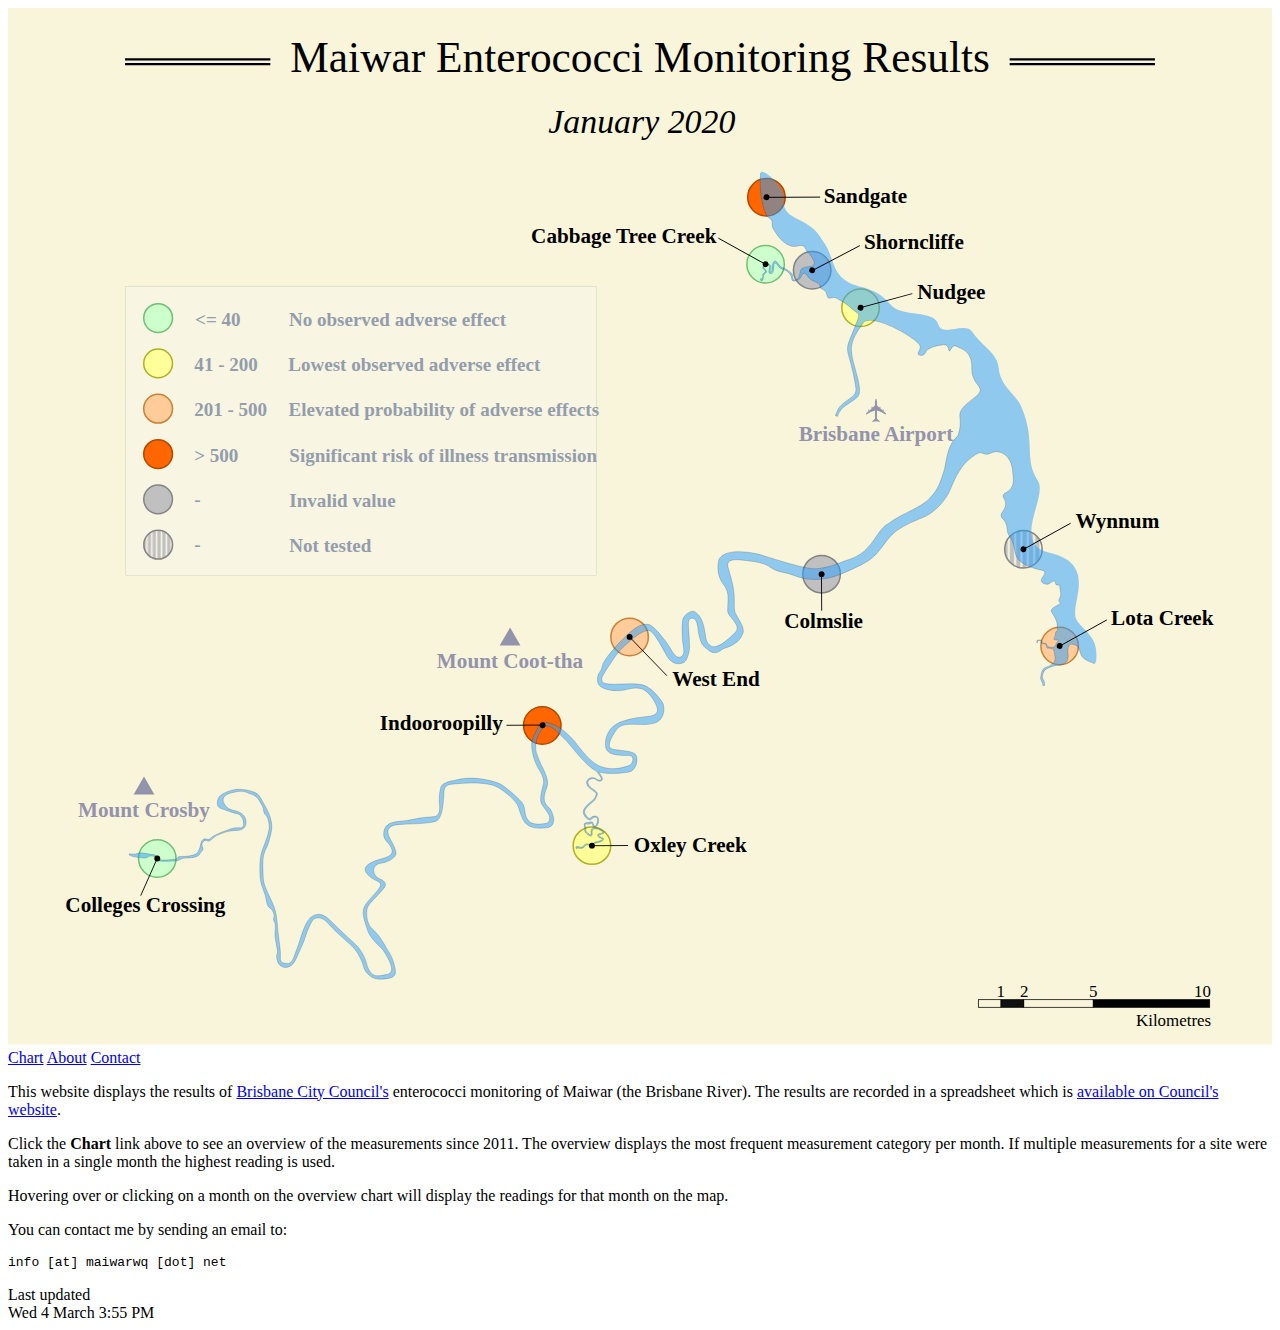
==== site/index.html @ 18cdc5a8 "Update contact info content" ====
<!DOCTYPE html>
<html lang=en>
  <head>
    <meta charset="UTF-8">
    <meta name="viewport" content="width=device-width">
    <link href="/css/style.css" rel="stylesheet">
  </head>

  <body>
    <div id="content">
      <svg version="1.1" viewBox="0 0 842.9 691.22" xmlns="http://www.w3.org/2000/svg" xmlns:xlink="http://www.w3.org/1999/xlink">
        <defs>
        <pattern id="b" xlink:href="#d" patternTransform="matrix(.14244 0 0 .48822 139.49 130.51)"/>
        <pattern id="d" width="29.687487" height="138.54168" patternTransform="matrix(.26458 0 0 .26458 139.18 143.21)" patternUnits="userSpaceOnUse">
        <rect width="9.8958" height="138.54" fill="#c0c0c0" fill-rule="evenodd" style="paint-order:markers fill stroke"/>
        <rect x="19.792" width="9.8958" height="138.54" fill="#c0c0c0" fill-rule="evenodd" style="paint-order:markers fill stroke"/>
        </pattern>
        <pattern id="a" xlink:href="#c" patternTransform="matrix(.10924 0 0 .37443 -422.92 126.75)"/>
        <pattern id="c" width="29.687487" height="138.54168" patternTransform="matrix(.26458 0 0 .26458 139.18 143.21)" patternUnits="userSpaceOnUse">
        <rect width="9.8958" height="138.54" fill="#c0c0c0" fill-rule="evenodd" style="paint-order:markers fill stroke"/>
        <rect x="19.792" width="9.8958" height="138.54" fill="#c0c0c0" fill-rule="evenodd" style="paint-order:markers fill stroke"/>
        </pattern>
        </defs>
        <g transform="translate(475.04 233.45)">
        <rect x="-475.04" y="-233.45" width="842.9" height="691.22" fill="#f8f5da" fill-rule="evenodd" style="paint-order:markers fill stroke"/>
        </g>
        <g transform="translate(475.04 233.45)">
        <text x="-155.28358" y="200.64932" fill="#9393ac" font-family="ETBembo" font-size="3.5278px" letter-spacing="0px" stroke-width=".26458" word-spacing="0px" style="font-feature-settings:normal;font-variant-caps:normal;font-variant-ligatures:normal;font-variant-numeric:normal;line-height:1.25" xml:space="preserve"><tspan x="-155.28358" y="203.91183" fill="#9393ac" font-family="ETBembo" stroke-width=".26458"/></text>
        </g>
        <g transform="translate(475.04 233.45)">
        <g transform="translate(12.145 -3.7042)">
        <rect x="159.9" y="431.56" width="15.127" height="5.0874" fill="none" stroke="#000" stroke-linecap="square" stroke-miterlimit="2" stroke-width=".5" style="paint-order:normal"/>
        <rect x="175.02" y="431.56" width="15.127" height="5.0874" fill="#101010" fill-rule="evenodd" stroke="#000" stroke-linecap="square" stroke-miterlimit="2" stroke-width=".5" style="paint-order:normal"/>
        <rect x="190.15" y="431.56" width="46.381" height="5.0874" fill="none" stroke="#000" stroke-linecap="square" stroke-miterlimit="2" stroke-width=".5" style="paint-order:normal"/>
        <text x="172.05009" y="429.47739" fill="#000000" font-family="ETBembo" font-size="11.289px" letter-spacing="0px" stroke-width=".26458" word-spacing="0px" style="font-feature-settings:normal;font-variant-caps:normal;font-variant-ligatures:normal;font-variant-numeric:normal;line-height:1.25" xml:space="preserve"><tspan x="172.05009" y="429.47739" font-family="ETBembo" font-size="11.289px" stroke-width=".26458" style="font-feature-settings:normal;font-variant-caps:normal;font-variant-ligatures:normal;font-variant-numeric:normal">1</tspan></text>
        <text x="187.71008" y="429.47739" fill="#000000" font-family="ETBembo" font-size="11.289px" letter-spacing="0px" stroke-width=".26458" word-spacing="0px" style="font-feature-settings:normal;font-variant-caps:normal;font-variant-ligatures:normal;font-variant-numeric:normal;line-height:1.25" xml:space="preserve"><tspan x="187.71008" y="429.47739" font-family="ETBembo" font-size="11.289px" stroke-width=".26458" style="font-feature-settings:normal;font-variant-caps:normal;font-variant-ligatures:normal;font-variant-numeric:normal">2</tspan></text>
        <text x="233.63998" y="429.47739" fill="#000000" font-family="ETBembo" font-size="11.289px" letter-spacing="0px" stroke-width=".26458" word-spacing="0px" style="font-feature-settings:normal;font-variant-caps:normal;font-variant-ligatures:normal;font-variant-numeric:normal;line-height:1.25" xml:space="preserve"><tspan x="233.63998" y="429.47739" font-family="ETBembo" font-size="11.289px" stroke-width=".26458" style="font-feature-settings:normal;font-variant-caps:normal;font-variant-ligatures:normal;font-variant-numeric:normal">5</tspan></text>
        <rect x="236.53" y="431.56" width="77.635" height="5.0874" fill-rule="evenodd" stroke="#000" stroke-linecap="square" stroke-miterlimit="2" stroke-width=".5" style="paint-order:normal"/>
        <text x="303.75174" y="429.47739" fill="#000000" font-family="ETBembo" font-size="11.289px" letter-spacing="0px" stroke-width=".26458" word-spacing="0px" style="font-feature-settings:normal;font-variant-caps:normal;font-variant-ligatures:normal;font-variant-numeric:normal;line-height:1.25" xml:space="preserve"><tspan x="303.75174" y="429.47739" font-family="ETBembo" font-size="11.289px" stroke-width=".26458" style="font-feature-settings:normal;font-variant-caps:normal;font-variant-ligatures:normal;font-variant-numeric:normal">10</tspan></text>
        <text x="265.03409" y="449.0434" fill="#000000" font-family="sans-serif" font-size="16.933px" letter-spacing="0px" stroke-width=".26458" word-spacing="0px" style="font-feature-settings:normal;font-variant-caps:normal;font-variant-ligatures:normal;font-variant-numeric:normal;line-height:1.25" xml:space="preserve"><tspan x="265.03409" y="449.0434" font-family="ETBembo" font-size="11.289px" stroke-width=".26458">Kilometres</tspan></text>
        </g>
        </g>
        <g transform="translate(475.04 233.45)">
        <text x="-374.55164" y="147.72813" fill="#939dac" font-family="'Victor Mono'" font-size="11.289px" font-weight="bold" letter-spacing="0px" stroke-width=".26458" word-spacing="0px" style="font-feature-settings:normal;font-variant-caps:normal;font-variant-ligatures:normal;font-variant-numeric:normal;line-height:1.25" xml:space="preserve"><tspan x="-374.55164" y="158.3376" fill="#939dac" font-family="'Victor Mono'" font-size="11.289px" font-weight="bold" stroke-width=".26458" style="font-feature-settings:normal;font-variant-caps:normal;font-variant-ligatures:normal;font-variant-numeric:normal"/></text>
        <circle id="location-indooroopilly" cx="-118.75" cy="245.02" r="12.5" fill="#f60" fill-rule="evenodd" stroke="#b24900" stroke-linecap="square" style="paint-order:markers fill stroke"/>
        <circle id="location-west-end" cx="-60.513" cy="185.94" r="12.5" fill="#fc9" fill-rule="evenodd" stroke="#c98038" stroke-linecap="square" style="paint-order:markers fill stroke"/>
        <circle id="location-oxley-creek" cx="-85.629" cy="325.13" r="12.5" fill="#ff9" fill-rule="evenodd" stroke="#b0b027" stroke-linecap="square" style="paint-order:markers fill stroke"/>
        <circle id="location-colleges-crossing" cx="-375.49" cy="333.76" r="12.5" fill="#cfc" fill-rule="evenodd" stroke="#72be72" stroke-linecap="square" style="paint-order:markers fill stroke"/>
        <circle id="location-colmslie" cx="67.501" cy="144.09" r="12.5" fill="#c0c0c0" fill-rule="evenodd" stroke="#838383" stroke-linecap="square" style="paint-order:markers fill stroke"/>
        <circle id="location-wynnum" cx="202.1" cy="127.51" r="12.5" fill="url(#b)" fill-rule="evenodd" stroke="#828282" stroke-linecap="square" stroke-opacity=".97656" style="paint-order:markers fill stroke"/>
        <circle id="location-lota-creek" cx="226.27" cy="191.98" r="12.5" fill="#fc9" fill-rule="evenodd" stroke="#c98038" stroke-linecap="square" style="paint-order:markers fill stroke"/>
        <circle id="location-nudgee" cx="93.489" cy="-33.597" r="12.5" fill="#ff9" fill-rule="evenodd" stroke="#b0b027" stroke-linecap="square" style="paint-order:markers fill stroke"/>
        <circle id="location-cabbage-tree-creek" cx="30.156" cy="-62.589" r="12.5" fill="#cfc" fill-rule="evenodd" stroke="#72be72" stroke-linecap="square" style="paint-order:markers fill stroke"/>
        <circle id="location-sandgate" cx="30.736" cy="-107.27" r="12.5" fill="#f60" fill-rule="evenodd" stroke="#b24900" stroke-linecap="square" style="paint-order:markers fill stroke"/>
        <circle id="location-shorncliffe" cx="61.232" cy="-58.554" r="12.5" fill="#c0c0c0" fill-rule="evenodd" stroke="#838383" stroke-linecap="square" style="paint-order:markers fill stroke"/>
        <path d="m249.56 203.88c-3.4946-1.5037-8.3769-3.0155-9.3544-6.8054-0.85442-3.3125-1.0939-5.6249-5.6491-6.3028-2.7528-0.40964-2.9095 3.9373-2.7232 5.7649 0.29517 2.8954 0.051 3.3366-0.16371 4.303-0.60132 2.7069-3.7935 3.9698-6.9884 4.0214-2.1798 0.23154-4.3635 1.0905-6.9081 2.2586-1.7858 0.81974-2.54 2.7772-2.9602 4.545-0.59321 2.4954 1.806 2.8057 1.3752 6.7614l-1.1676-0.0289c-0.0741-0.70102 0.30788-0.51195-0.7139-2.652-0.49335-1.0333-0.92369-1.8957-0.68118-3.1134 0.47765-2.3984 0.78545-5.5451 3.2007-6.3195 1.797-0.57621 3.3911-1.4274 4.6706-2.3856 2.6258-1.9666 1.5773-5.5994 0.97018-8.3666-0.29616-1.3498-0.79944-2.1891-4.3495-2.1104-0.98593 0.0219-0.5603-2.6485-1.347-2.8107-0.79192-0.16325-2.1467 0.20844-2.6169-0.58029-0.41405-0.69459 0.15622-1.7309-1.0992-1.789-0.73464 0.041-1.2612-5e-3 -1.485 0.3508-0.22822 0.36275-0.26142 0.65064-0.23386 1.333l-0.23386 0.0234c0.0177-0.47463-0.16538-0.87853 0.10523-1.4499 0.11887-0.25101 0.0489-0.47917 1.2394-0.54957 0.69625-0.0411 1.8712-0.19424 1.8314 1.0056-0.0385 1.1643 1.5045 1.2307 2.7288 1.1693 0.61072-0.0307 0.75369 2.5223 2.5252 2.7228 4.9547 0.56061 3.6419-2.2038 4.9116-3.3308 2.1115-1.8742 0.5199-1.183-1.637-1.7774-1.1483-0.31639 0.61304-2.0964 0.60804-3.1805-0.0133-3.0996 1.3297-1.8011 1.3337-3.3379 0.0131-4.58-0.1165-6.3341-3.9463-11.972-1.1265-1.6583 2.4079-3.7125 4.7173-4.8025 1.7294-0.81618 0.965-1.3074 0.32741-2.2451-0.41762-0.61416-0.019-1.5339 0.56127-2.4322 1.263-1.9548 0.19946-4.3166-0.0468-6.5949-0.14171-1.311 0.61241-1.9563-1.1055-1.6848-2.0245 0.32002-1.3834-2.1037-2.6065-2.7776-1.2392-0.68268-2.8483 2.6383-5.6197 2.0325-4.784-1.0457-2.8082-3.8921-1.6153-5.4964 2.9598-3.9807-1.4352-3.6162-5.2829-4.7958-5.1779-1.5874-12.291-4.1086-13.47-10.477-1.676-9.0469-2.1883-8.1306-4.3966-12.114-1.8782-3.388 0.0473-6.6878-3.8821-10.524-2.406-2.3488-0.64225-4.0602 0.0974-5.2207 3.2954-5.1703 1.1222-7.0299 0.14032-9.5883-0.44868-1.1691 0.53062-2.1374 1.5435-2.666 7.1386-3.7253 5.0518-9.9699 4.4901-16.464-0.15133-1.7495-2.0757-10.571-10.524-10.991-3.7622-0.18732-4.9791 3.0854-9.448 0.98222-1.6057-0.75572-3.2399-0.25485-8.7082 4.0776-3.1607 2.6343-4.7859 5.1284-6.4782 7.628-2.5199 3.8531-4.0657 7.7059-5.7562 11.559-1.5842 4.3567-4.2126 7.9541-7.1489 11.327-3.823 3.8223-7.9427 7.3284-13.602 9.1917-8.2596 3.2506-15.265 7.433-17.548 9.7023-3.9763 3.4943-6.393 7.7212-9.4702 11.466-2.7565 3.3549-5.0779 6.061-12.349 9.7488-4.9633 2.3025-10.489 5.0674-15.222 6.6787-5.3307 2.382-17.871 4.5769-28.044 0.7028-6.589-3.103-12.04-2.2148-17.177-6.0818-2.513-1.7208-5.0206-3.4415-21.308-4.9206-7.0832-0.38616-7.4595 2.49-6.6849 5.1532 0.49634 2.125 3.8915 12.555 3.9388 17.581 0.346 3.5644 0.097422 9.3666 0.34727 10.56 0.0734 1.7827 0.72536 2.4397 1.5048 4.0194 1.8022 3.6255 4.8886 7.0798 4.2835 11.026-1.7214 5.4846-4.6214 6.9385-7.7721 8.8305-2.6741 1.6057-4.7163 1.4913-6.35 2.6789-2.8979 2.2908-5.1484 2.7477-7.706 1.4221-2.9154-2.0722-5.1789-3.9-5.7878-5.1924-1.4583-3.0954-2.3346-6.838-2.712-11.179-0.56364-3.8954-1.8647-6.0692-3.8365-5.92-1.5938 0.12057-2.98 0.68691-2.1828 7.8714 0.37001 3.3346 0.35402 6.3978 0.49609 9.4919 0.44763 3.7926-1.0912 8.1023-1.4552 8.9297-0.95246 2.248-2.0827 4.3801-7.0115 4.0349-4.9637-0.95034-6.804-5.5408-8.0698-7.8052-2.9121-5.2096-7.615-14.125-10.716-14.354-2.2809-0.19503-6.0094 1.8267-11.112 5.9531-4.9072 4.5987-7.2486 5.199-13.626 15.081-2.0336 3.0501-4.0343 5.8063-5.6555 8.7974-2.3159 4.3127 0.02633 5.6075 3.9357 5.887 8.4898 0.41287 20.323-1.2898 24.97 1.5544 4.5108 2.3887 7.6849 6.3797 10.683 10.649 1.4797 2.1076 2.5329 11.767-5.7878 14.023-9.1817 2.4891-20.403-2.3808-25.235 4.7956-5.294 7.9548-5.5156 11.708-2.0836 12.435 6.0181 1.2728 15.056 0.678 15.974 4.9609 0.77752 3.6281-0.67652 9.6136-5.5893 10.352-9.7313 1.4624-16.345 0.84934-19.821-0.12814 1.6731 2.0983 2.8013 3.9424 2.5859 4.9413-0.32765 1.5191-2.1977 1.5096-3.4964 0.76018-1.2837-0.70636-2.0648-2.1816-4.7475-0.74827-1.5489 0.68141-1.9797 1.7528-0.81855 3.9284 0.74853 1.4025 2.8898 2.5243 4.4199 3.7652 0.85373 0.79571 1.7897 1.5364 0.86558 3.5316-0.6391 1.2814-1.1691 2.6822-2.2686 3.4613-1.0059 0.75583-2.0005 1.5227-2.8763 2.4086-0.9584 0.91665-1.8328 1.9022-2.5492 3.0169-1.1202 2.0706 0.2372 3.4156 1.0289 4.4199 1.3821 1.7599 1.859 2.0646 3.2039 0.63148 0.58498-0.62333 1.8912-0.92477 3.5316-0.44442 0.79533 0.23291 1.0923 1.1802 1.1333 2.5022 0.03411 1.1-0.10285 2.2088-0.71262 3.2272-0.30622 0.51144-1.75 2.2635-2.8763 1.0759-0.54417-0.57375-0.14492-3.2341-2.3389-1.8242-0.96625 0.62095-4.5971-1.0399-2.5487 1.7306 0.25614 0.34644-0.66766 3.2981 0.98185 4.0928 0.22461 0.10821 2.9027 2.9423 2.45 0.24545-0.18139-1.0804-0.40635-2.5767 1.1751-3.2391 0.24858-0.10412 3.3707-0.39751 4.6302 0.3974 0.49145 0.29628 4.1892 2.1093 2.5725 3.0871-1.396 0.84434-5.7223 0.89538-1.1927 2.666 1.4173 0.42362 1.7424 1.1682 0.14056 2.4789-1.7221 1.422-5.4011 0.95025-5.2979 2.0283-0.18822 2.4723-2.9299 1.4323-3.5889 0.84801-1.4215-1.3833-2.4475 0.49184-3.2504 1.3565-0.80226 0.68013-2.0667 0.75342-3.3678 0.58496-0.47096-0.061-1.8129-1.2828-0.95912 0.0233l-0.77153 0.25736c-0.77063-1.1191-0.04051-1.8702 1.45-1.4268 3.0914 0.9195 3.0481-0.2933 3.8587-1.0289 0.75452-0.68474 1.4128-1.43 3.1807-0.53795 0.82504 0.41632 2.5667 1.5994 2.6892-0.30385 0.07485-1.1624 3.3506-1.7073 4.3966-2.0113 4.4952-1.306-0.51396-1.7308-1.0759-2.9466-0.82465-1.7841 0.66601-2.0285 2.2453-2.128 2.7025-0.1702-0.81352-2.6472-3.9992-2.8768-2.3821-0.17174-1.9656 1.7394-2.0578 3.7419-0.13828 3.0051-4.7291-1.0303-4.9113-1.8009-0.29092-1.2303 0.05755-2.4832-0.30386-3.8116-0.25868-0.95086-0.42955-1.9331 0.63149-2.128 1.0501-0.19288 2.2724-0.24852 3.1337-0.53795 2.0371-0.68453 2.0182 0.87831 2.3616 1.6836 1.4344 3.3636 2.8616-2.0353 2.5492-3.9522-0.17963-1.1024-1.9265-1.3465-3.5781 0.0703-1.7199 1.4754-2.5522 0.52594-3.344-0.0935-0.99072-0.77507-1.8478-1.8281-2.3389-3.1574-0.58168-1.5745 0.09493-2.9912 0.98237-4.1858 0.89228-1.2011 1.8953-2.3042 2.9936-3.1807 2.9986-2.3931 3.2347-2.8449 3.5781-3.4613 0.79527-1.4276 1.6768-2.851-0.37414-4.0923-1.9859-1.4148-4.3677-2.6561-4.9578-4.794-0.72147-2.6137 0.8339-3.9441 3.1802-4.4902 2.1517-0.3243 3.1217 1.3069 4.6772 1.5668 4.0427 0.6755-0.13865-3.9082-0.87241-4.8868-0.73376-0.97856-1.111-1.1599-1.391-1.3377-8.0176-5.0892-13.154-13.106-19.381-20.009-5.1117-4.3774-12.371-15.131-17.033-6.4823-2.9701 4.9615-4.5704 10.817-2.1167 16.57 2.1103 6.9162 8.5075 14.449 6.2838 21.134-2.0135 5.0909-3.2865 9.6801 1.4883 13.56 1.9493 1.5839 6.5664 12.49-1.7529 13.395-13.899 1.5115-15.589-3.7141-18.686-13.659-0.6721-3.716-11.874-13.958-17.959-14.982-6.8055-1.5582-15.214-1.5689-24.573-0.66146-4.6852 0.48535-7.4958 0.42383-7.2099 7.8052-0.58622 6.5684-0.89705 13.599-4.3987 16.603-2.8543 2.0012-14.274 2.075-23.779 2.5797-7.5526 0.21174-11.139 2.6195-8.0367 8.7312 1.7408 4.0289 6.0289 9.7518 3.4727 12.667-3.66 3.5872-6.1149 3.9626-10.12 4.6633-5.9446 1.567-4.3342 8.4165-0.37931 10.004 5.4285 2.1515 4.6359 4.7773 3.2742 6.4544-5.5201 6.7986-10.796 10.472-11.319 14.265-0.66519 4.8273 0.58612 10.136 3.1802 12.535 5.2856 4.8884 7.0793 8.4381 9.9627 13.377 2.5066 3.6228 4.4118 7.4442 5.2384 11.553 0.60014 2.9826 1.8329 7.0283-2.7595 8.138-6.4018 1.5469-10.824 0.8174-12.909-0.8418-4.002-3.1848-4.3251-4.5362-4.9578-6.6415-1.8117-6.0277-4.5542-10.856-8.6997-14.593-3.8323-3.2592-11.571-10.27-15.668-14.967-2.7495-3.1522-7.9483-4.593-10.196-0.46818-4.2376 7.7754-4.1928 11.486-6.642 16.324-2.0028 3.956-3.529 8.83-5.7061 11.646-3.3957 4.3926-9.3459 2.7234-10.524-1.5901-1.4035-5.1391 0.12774-3.8518-0.0151-6.4022-0.17065-3.0467-1.6566-8.0959-1.6738-12.057 0.41635-5.3102 0.26985-6.9536-0.75653-8.5798-0.76959-1.2194 0.48734-2.6232 0.22376-3.5967-0.70098-2.5889-1.3915-3.826-2.0345-4.1863-3.4588-1.938-2.8652-5.8686-3.8819-8.9798-1.462-4.4735-3.0302-7.7844-3.3445-11.342-0.54227-6.1382-0.41527-13.318 0.95911-17.727 1.3878-4.452 3.3929-8.0772 4.5134-13.307 0.94285-2.7045 0.45064-6.3086-0.51469-9.0036-0.29874-0.834-0.46644-1.3697-1.7074-2.7616-1.0431-1.17-0.92869-2.1676-1.1772-3.8018-0.13145-0.86463-0.84302-2.068-1.0909-2.4639-1.6946-2.7069-2.2098-5.5937-7.2967-7.2497-2.8954-0.94255-4.5199-2.756-10.827-1.2625-1.5293 0.36214-9.8321 1.5137-7.1096 7.273 2.5516 5.1112 6.18 4.2198 9.6118 5.7531 3.5342 1.5286 5.7232 4.2759 5.0979 8.2553-0.5497 3.4982-4.3504 4.2809-5.4255 4.2561-6.4921-0.15113-11.517 2.2317-13.096 2.9233-2.3982 1.0503-3.5561 2.6781-5.332 3.7884-1.8996 1.1877-1.8911-0.27014-3.0866-0.11679-2.754 0.4971-2.5245 3.3822-2.0815 4.1858 0.78994 1.4331 0.30642 2.0921 0.0703 2.4324-0.46474 0.6695-0.93319 0.87802-1.8009 2.3854-1.1078 1.9243-3.4323 2.272-5.8462 2.619-3.041 0.43715-4.996-0.32186-7.8346 1.5203-1.6749 1.087-12.203 0.91819-13.283 0.60823-2.4164-0.69295 0.22034-2.7132-4.8984-3.2608-3.2883-0.42217-1.7966 1.8176-7.0166 1.1565-6.2087-0.78626-5.8481-0.83301-8.1731-1.8247l0.032-0.96427c2.023 0.44627 3.7358 0.48048 5.7051-0.27699 1.9154-0.73676 5.2256 0.31869 8.7478 0.71106 2.1032 0.23432 3.8402 0.43802 4.4648 1.7694 1.0908 2.3251 2.9988 1.9175 4.5806 2.034 1.9486 0.0756 4.4085-0.40302 6.6642-0.56224 3.3151-0.23397 1.0626-1.8932 4.101-1.8025 2.1706 0.0649 4.3219-0.13655 6.3665-0.51263 2.0272-0.49268 3.987-0.59203 5.4074-2.9104 1.3145-2.1454 1.135-4.3149 1.9885-6.349 0.49315-1.1753 1.5606-2.504 3.3678-1.8242 2.2191 0.83481 3.1063-1.2464 4.7475-2.128 3.2531-1.7475 6.7104-3.0297 10.36-4.3263 3.5935-1.2769 4.9062-1.14 7.7411-1.0759 3.7535 0.0849 1.7327-8.4148-1.9177-9.2139-3.9049-0.85479-7.2396-2.261-11.599-3.8354-2.4984-0.85267-2.1992-3.4819-1.7776-5.5423 0.52226-2.5528 3.2473-4.3055 6.8523-5.6828 5.9986-2.2038 10.646-1.461 14.944-0.30438 5.6471 1.5199 6.138 3.5983 7.6 6.151 2.6818 4.6824 5.5414 9.0743 6.3614 14.452 0.37862 2.4833 0.5303 4.5499-0.23567 7.674-0.66143 2.6977-1.8613 7.5503-2.7812 9.2108-3.016 5.4441-2.6355 9.4893-2.5724 14.289 0.0991 7.5501 0.2355 8.909 1.8944 13.073 1.7955 4.5063 4.3135 8.863 5.7294 13.073 2.0405 6.0676 1.8303 11.29 2.5662 17.272 0.507 5.4056 1.7966 10.732 1.4511 16.079-0.0177 0.27279-0.0982 1.1806 0.2584 2.0237 0.59346 1.403 1.4745 1.3709 2.7192 1.5772 2.0599 0.34134 4.3803 0.6993 5.9852-4.13 1.6833-4.3354 3.3462-8.675 4.5971-13.097 2.5975-8.4035 5.0862-12.512 7.5076-13.957 3.913-2.5046 7.9161-1.6294 12.005 2.4805l8.6294 8.3561c5.6217 5.4434 8.3706 7.263 10.641 10.243 2.5659 3.3681 4.5099 7.1921 5.4958 11.74 3.096 9.014 8.1966 6.6543 12.769 5.9635 4.9528-0.74835 5.1599-5.201-2.1048-16.3-1.4599-1.9532-8.4866-7.6258-10.173-12.651-2.8907-8.6146-3.5504-11.037-2.9228-14.663 0.52173-3.0141 5.1264-7.6651 8.9333-12.044 6.7782-7.7962-2.0627-5.0672-6.9691-12.067-3.5847-5.1145 4.6259-7.7814 8.8077-9.1235 9.3389-2.383 11.01-4.9152 4.1434-12.498-2.3473-2.7182-1.834-8.2006 1.1152-10.52 3.2682-2.8326 10.943-2.0951 17.959-3.9026 4.553-1.0185 9.1061-1.1132 13.659-1.6536 3.0161-0.89847 3.3133-3.9262 3.0758-7.4745-0.51371-4.7584-0.10989-8.3545 0.69453-11.443 0.39972-2.2435 2.8153-4.0167 8.4997-5.0271 3.0593-0.60076 4.5099-1.3219 10.914-1.6536 6.269 0.0424 12.931 0.92924 19.116 3.3404 3.3536 1.0268 14.966 11.147 16.536 14.056 1.1104 2.4788 0.97585 4.3241 1.5575 7.0378 0.51148 2.3862 1.9224 4.3535 3.8664 5.3645 2.8346 1.2276 5.3605 0.90152 9.0785 0.4961 2.765-0.43455 3.6783-2.1471 2.8608-5.3247-1.4392-3.2291-5.4962-7.2346-5.6885-9.4589-0.28474-4.1792 0.90143-7.9661 1.8852-11.807 0.50946-3.5847-1.3817-6.8493-3.4726-10.087-1.5898-3.069-3.1255-6.2401-3.9357-10.782-1.1084-5.9319-0.16082-8.0496 0.49609-10.153 2.2821-4.5239 4.1423-10.16 8.2682-9.8226 8.1142 0.68453 14.811 7.4947 19.315 12.535 1.3923 1.4734 9.6605 14.085 17.76 16.999 6.2696 2.0458 12.383 1.5449 18.389-0.72761 2.6764-0.7021 4.2542-6.2844 0.69453-6.78-6.8231 0.034-13.635 0.0577-15.809-4.2995-1.165-5.0244 0.04192-9.5053 3.1089-13.56 3.537-3.7201 7.7895-5.2069 14.552-6.7138 9.6328-2.5204 23.08 1.0487 13.097-13.758-3.9125-5.54-6.8075-6.3053-9.5911-6.5484-3.27-0.18996-6.0494 0.60116-8.8966 1.2568-4.6592 0.80747-8.8776 0.58484-12.832-0.72761-4.4101-1.5791-5.0419-3.6209-5.1924-5.7216 0.09806-3.1264 0.25478-4.1385 2.0836-6.3169 1.4339-2.2444 0.87583-4.4409 2.3812-6.2508 1.5019-2.2261 3.0409-4.6524 5.4901-7.3091 1.7716-2.1778 3.63-4.4051 6.6146-7.276 2.4638-2.48 4.8881-4.802 7.1768-6.5815 2.7977-2.1874 5.9402-4.0658 10.12-3.605 2.4754 0.14812 7.1638 5.5653 9.8888 9.062 2.444 2.948 4.3765 5.96 6.1185 8.9958 2.9988 4.5692 4.8657 4.7014 6.9122 2.745 1.9698-1.9367-0.17421-8.0574-0.19844-11.972-0.15939-3.7412-0.24143-7.6004 0.13229-11.311 0.5365-3.5244 4.6259-6.1959 6.7469-6.2839 1.8421-0.11895 3.1128 1.6446 3.9688 2.5135 2.3043 2.5985 3.5689 6.5251 4.5971 13.295 0.45759 5.1523 2.4447 7.4405 5.4586 7.8682 3.623-0.053 6.8931-2.8574 9.8568-5.2524 2.5551-2.3006 5.729-4.8979 5.718-6.3707 0.24928-2.1767 0.2223-2.7221-4.8323-8.9617-0.86025-1.1915-1.2721-2.0732-1.3942-3.4019-0.015412-3.4503 0.43839-6.5195 0.19017-10.514-0.21188-2.7722-1.6722-5.3777-3.2324-7.3003-3.7195-5.3088-4.11-10.949-2.835-16.253 3.1744-7.1284 17.842-5.7677 26.836-3.591 13.424 4.0931 33.316 10.867 39.687 9.4496 6.4233-0.66232 11.25-2.5374 17.198-4.9139 5.5113-1.8204 10.549-3.5614 15.308-8.6935 4.9365-4.8716 8.1863-13.123 13.796-16.253 9.0107-6.7103 22.471-10.925 27.904-17.121 5.5921-5.7768 7.0676-10.439 9.8273-19.655 1.062-4.4882 1.881-16.54 8.8544-21.752 5.0065-14.793-5.1214-13.535 10.649-25.174 10.513-7.7589-1.9304-7.7008-1.3766-19.931 0.29084-6.4226-2.173-11.245-7.4208-13.274-1.7392-0.67248-4.487-3.2492-5.9552-0.2023-3.5573 5.8175-0.0178-3.434-6.2156-2.0797-6.6408 0.5968-10.672 3.3349-10.98 4.3987-0.63143 2.1762-2.3194 2.9271-3.9688 2.5135-3.2179-0.8068 0.39474-3.1835 0.13229-5.6885 1.1058-3.8527-32.461-23.713-38.149-15.772-6.0458 8.4386-7.7733 13.124-7.7557 17.36 0.04046 9.7534 8.82 27.01 4.101 31.882-4.3052 4.4454-11.27 5.6902-13.361 12.965l-1.4552-0.66146c1.5276-2.6094 0.96198-4.4561 5.424-8.2021 3.5761-3.0023 8.9814-4.9114 8.3344-9.7896-1.0132-7.639-2.8874-14.831-4.8948-21.96-1.6803-5.9677 0.04612-8.2722 0.92604-10.98l5.1594-12.965c1.6204-4.0717 0.10659-4.156-2.1167-5.8208-2.7004-2.0222-5.113-4.6986-9.7896-7.1438-1.9959-1.0436-2.585-2.5069-6.3635-1.3911-1.8626 0.55003-2.1219-1.5252-2.6727-3.3685-0.40324-1.3493-1.8579-2.0889-3.179-2.7733-1.4592-0.75598 0.74542-2.8327-5.3538-5.2663-4.9194-1.9628-5.4391-9.1566-8.5254-2.3031-0.81687 1.814-5.8916 3.6911-5.992 1.0918-0.14099-3.6504-3.5755-5.9774-6.2167-6.6217-3.3234-0.81072-5.3371-7.8833-5.7004-1.754-0.07618 1.8009-0.26646 5.3684-2.6309 4.6041-2.0564-0.88382 1.2142-4.7188-1.1047-5.6059-1.8458-0.42528-3.5263 1.0992-2.6224 2.4634 0.51402 0.77582 2.9601 1.6213 0.73082 2.9963-2.6651 1.6438-0.15626 4.5565-2.8502 5.1888l-0.56485-1.4995c1.708-0.08463 1.7395-0.96561 1.5245-1.9637-0.1688-0.73656 0.33931-1.4333 0.98185-1.912 1.46-1.0878 1.1016-1.3147-0.02584-2.0671-1.2695-0.8471-0.95946-2.5892 0.12371-3.2348 1.1763-0.7733 3.5308-0.96776 4.1396 0.23761 0.45686 0.90458 0.15926 1.9805-0.10335 3.0231-0.41665 1.6541 0.80232 2.1029 1.0594 0.05168 0.23548-1.8791-0.15548-3.7988 1.2402-5.5552 0.58018-0.7301 1.4827-0.46642 2.0929 0.23254 1.1824 1.3545 1.9921 3.0151 3.9791 3.7982 2.287 0.90132 4.2604 2.0706 5.8911 3.6432 0.86434 0.83354 0.62024 2.1423 0.85266 3.2815 0.4126 2.0223 1.6899 1.132 2.8346 0.57601 1.4686-0.71322 1.304-1.9026 1.6354-2.979 0.48323-1.5693 0.32906-3.5419 2.3254-4.4442 2.9785-1.3462 9.1137-0.0564 7.1055-4.7284-0.9723-2.262-2.5608-4.2414-4.3894-6.3242-1.6881-1.9227-1.2895-4.931-6.6148-3.4487-5.306 1.4768-10.83-3.529-13.564-7.7174l-2.1983-3.3676c-2.733-4.1867 1.3918-4.9827-3.7885-8.1851-1.8593-1.1494-6.8209-14.635-4.8643-29.513 1.0125-4.1323 16.086 10.189 15.417 15.372-2.3769 18.415 16.221 11.595 25.95 29.811 8.4086 10.843 4.8969 23.443 20.789 29.308 5.9846 2.2086 15.807 2.6133 24.122 12.917 7.7778 9.6371 29.16 3.0899 32.299 13.851 2.4696 8.4674 18.024-2.5189 22.749 4.9279 5.4231 8.5467 16.539 13.671 17.396 23.756 1.099 12.94 11.304 16.883 15.237 26.245 9.7952 23.321 1.2275 34.061 10.885 49.016 6.9822 10.811-18.404 42.212 7.6565 48.029 34.785 7.7642 11.249 36.75 18.767 45.841 5.6538 6.837 11.482 10.333 12.379 18.751 0.97103 9.116-0.96402 9.5091-0.96402 9.5091" fill="#259eff" opacity=".5"/>
        <path d="m249.56 203.88c-3.4946-1.5037-8.3769-3.0155-9.3544-6.8054-0.85442-3.3125-1.0939-5.6249-5.6491-6.3028-2.7528-0.40964-2.9095 3.9373-2.7232 5.7649 0.29517 2.8954 0.051 3.3366-0.16371 4.303-0.60132 2.7069-3.7935 3.9698-6.9884 4.0214-2.1798 0.23154-4.3635 1.0905-6.9081 2.2586-1.7858 0.81974-2.54 2.7772-2.9602 4.545-0.59321 2.4954 1.806 2.8057 1.3752 6.7614l-1.1676-0.0289c-0.0741-0.70102 0.30788-0.51195-0.7139-2.652-0.49335-1.0333-0.92369-1.8957-0.68118-3.1134 0.47765-2.3984 0.78545-5.5451 3.2007-6.3195 1.797-0.57621 3.3911-1.4274 4.6706-2.3856 2.6258-1.9666 1.5773-5.5994 0.97018-8.3666-0.29616-1.3498-0.79944-2.1891-4.3495-2.1104-0.98593 0.0219-0.5603-2.6485-1.347-2.8107-0.79192-0.16325-2.1467 0.20844-2.6169-0.58029-0.41405-0.69459 0.15622-1.7309-1.0992-1.789-0.73464 0.041-1.2612-5e-3 -1.485 0.3508-0.22822 0.36275-0.26142 0.65064-0.23386 1.333l-0.23386 0.0234c0.0177-0.47463-0.16538-0.87853 0.10523-1.4499 0.11887-0.25101 0.0489-0.47917 1.2394-0.54957 0.69625-0.0411 1.8712-0.19424 1.8314 1.0056-0.0385 1.1643 1.5045 1.2307 2.7288 1.1693 0.61072-0.0307 0.75369 2.5223 2.5252 2.7228 4.9547 0.56061 3.6419-2.2038 4.9116-3.3308 2.1115-1.8742 0.5199-1.183-1.637-1.7774-1.1483-0.31639 0.61304-2.0964 0.60804-3.1805-0.0133-3.0996 1.3297-1.8011 1.3337-3.3379 0.0131-4.58-0.1165-6.3341-3.9463-11.972-1.1265-1.6583 2.4079-3.7125 4.7173-4.8025 1.7294-0.81618 0.965-1.3074 0.32741-2.2451-0.41762-0.61416-0.019-1.5339 0.56127-2.4322 1.263-1.9548 0.19946-4.3166-0.0468-6.5949-0.14171-1.311 0.61241-1.9563-1.1055-1.6848-2.0245 0.32002-1.3834-2.1037-2.6065-2.7776-1.2392-0.68268-2.8483 2.6383-5.6197 2.0325-4.784-1.0457-2.8082-3.8921-1.6153-5.4964 2.9598-3.9807-1.4352-3.6162-5.2829-4.7958-5.1779-1.5874-12.291-4.1086-13.47-10.477-1.676-9.0469-2.1883-8.1306-4.3966-12.114-1.8782-3.388 0.0473-6.6878-3.8821-10.524-2.406-2.3488-0.64225-4.0602 0.0974-5.2207 3.2954-5.1703 1.1222-7.0299 0.14032-9.5883-0.44868-1.1691 0.53062-2.1374 1.5435-2.666 7.1386-3.7253 5.0518-9.9699 4.4901-16.464-0.15133-1.7495-2.0757-10.571-10.524-10.991-3.7622-0.18732-4.9791 3.0854-9.448 0.98222-1.6057-0.75572-3.2399-0.25485-8.7082 4.0776-3.1607 2.6343-4.7859 5.1284-6.4782 7.628-2.5199 3.8531-4.0657 7.7059-5.7562 11.559-1.5842 4.3567-4.2126 7.9541-7.1489 11.327-3.823 3.8223-7.9427 7.3284-13.602 9.1917-8.2596 3.2506-15.265 7.433-17.548 9.7023-3.9763 3.4943-6.393 7.7212-9.4702 11.466-2.7565 3.3549-5.0779 6.061-12.349 9.7488-4.9633 2.3025-10.489 5.0674-15.222 6.6787-5.3307 2.382-17.871 4.5769-28.044 0.7028-6.589-3.103-12.04-2.2148-17.177-6.0818-2.513-1.7208-5.0206-3.4415-21.308-4.9206-7.0832-0.38616-7.4595 2.49-6.6849 5.1532 0.49634 2.125 3.8915 12.555 3.9388 17.581 0.346 3.5644 0.097422 9.3666 0.34727 10.56 0.0734 1.7827 0.72536 2.4397 1.5048 4.0194 1.8022 3.6255 4.8886 7.0798 4.2835 11.026-1.7214 5.4846-4.6214 6.9385-7.7721 8.8305-2.6741 1.6057-4.7163 1.4913-6.35 2.6789-2.8979 2.2908-5.1484 2.7477-7.706 1.4221-2.9154-2.0722-5.1789-3.9-5.7878-5.1924-1.4583-3.0954-2.3346-6.838-2.712-11.179-0.56364-3.8954-1.8647-6.0692-3.8365-5.92-1.5938 0.12057-2.98 0.68691-2.1828 7.8714 0.37001 3.3346 0.35402 6.3978 0.49609 9.4919 0.44763 3.7926-1.0912 8.1023-1.4552 8.9297-0.95246 2.248-2.0827 4.3801-7.0115 4.0349-4.9637-0.95034-6.804-5.5408-8.0698-7.8052-2.9121-5.2096-7.615-14.125-10.716-14.354-2.2809-0.19503-6.0094 1.8267-11.112 5.9531-4.9072 4.5987-7.2486 5.199-13.626 15.081-2.0336 3.0501-4.0343 5.8063-5.6555 8.7974-2.3159 4.3127 0.02633 5.6075 3.9357 5.887 8.4898 0.41287 20.323-1.2898 24.97 1.5544 4.5108 2.3887 7.6849 6.3797 10.683 10.649 1.4797 2.1076 2.5329 11.767-5.7878 14.023-9.1817 2.4891-20.403-2.3808-25.235 4.7956-5.294 7.9548-5.5156 11.708-2.0836 12.435 6.0181 1.2728 15.056 0.678 15.974 4.9609 0.77752 3.6281-0.67652 9.6136-5.5893 10.352-9.7313 1.4624-16.345 0.84934-19.821-0.12814 1.6731 2.0983 2.8013 3.9424 2.5859 4.9413-0.32765 1.5191-2.1977 1.5096-3.4964 0.76018-1.2837-0.70636-2.0648-2.1816-4.7475-0.74827-1.5489 0.68141-1.9797 1.7528-0.81855 3.9284 0.74853 1.4025 2.8898 2.5243 4.4199 3.7652 0.85373 0.79571 1.7897 1.5364 0.86558 3.5316-0.6391 1.2814-1.1691 2.6822-2.2686 3.4613-1.0059 0.75583-2.0005 1.5227-2.8763 2.4086-0.9584 0.91665-1.8328 1.9022-2.5492 3.0169-1.1202 2.0706 0.2372 3.4156 1.0289 4.4199 1.3821 1.7599 1.859 2.0646 3.2039 0.63148 0.58498-0.62333 1.8912-0.92477 3.5316-0.44442 0.79533 0.23291 1.0923 1.1802 1.1333 2.5022 0.03411 1.1-0.10285 2.2088-0.71262 3.2272-0.30622 0.51144-1.75 2.2635-2.8763 1.0759-0.54417-0.57375-0.14492-3.2341-2.3389-1.8242-0.96625 0.62095-4.5971-1.0399-2.5487 1.7306 0.25614 0.34644-0.66766 3.2981 0.98185 4.0928 0.22461 0.10821 2.9027 2.9423 2.45 0.24545-0.18139-1.0804-0.40635-2.5767 1.1751-3.2391 0.24858-0.10412 3.3707-0.39751 4.6302 0.3974 0.49145 0.29628 4.1892 2.1093 2.5725 3.0871-1.396 0.84434-5.7223 0.89538-1.1927 2.666 1.4173 0.42362 1.7424 1.1682 0.14056 2.4789-1.7221 1.422-5.4011 0.95025-5.2979 2.0283-0.18822 2.4723-2.9299 1.4323-3.5889 0.84801-1.4215-1.3833-2.4475 0.49184-3.2504 1.3565-0.80226 0.68013-2.0667 0.75342-3.3678 0.58496-0.47096-0.061-1.8129-1.2828-0.95912 0.0233l-0.77153 0.25736c-0.77063-1.1191-0.04051-1.8702 1.45-1.4268 3.0914 0.9195 3.0481-0.2933 3.8587-1.0289 0.75452-0.68474 1.4128-1.43 3.1807-0.53795 0.82504 0.41632 2.5667 1.5994 2.6892-0.30385 0.07485-1.1624 3.3506-1.7073 4.3966-2.0113 4.4952-1.306-0.51396-1.7308-1.0759-2.9466-0.82465-1.7841 0.66601-2.0285 2.2453-2.128 2.7025-0.1702-0.81352-2.6472-3.9992-2.8768-2.3821-0.17174-1.9656 1.7394-2.0578 3.7419-0.13828 3.0051-4.7291-1.0303-4.9113-1.8009-0.29092-1.2303 0.05755-2.4832-0.30386-3.8116-0.25868-0.95086-0.42955-1.9331 0.63149-2.128 1.0501-0.19288 2.2724-0.24852 3.1337-0.53795 2.0371-0.68453 2.0182 0.87831 2.3616 1.6836 1.4344 3.3636 2.8616-2.0353 2.5492-3.9522-0.17963-1.1024-1.9265-1.3465-3.5781 0.0703-1.7199 1.4754-2.5522 0.52594-3.344-0.0935-0.99072-0.77507-1.8478-1.8281-2.3389-3.1574-0.58168-1.5745 0.09493-2.9912 0.98237-4.1858 0.89228-1.2011 1.8953-2.3042 2.9936-3.1807 2.9986-2.3931 3.2347-2.8449 3.5781-3.4613 0.79527-1.4276 1.6768-2.851-0.37414-4.0923-1.9859-1.4148-4.3677-2.6561-4.9578-4.794-0.72147-2.6137 0.8339-3.9441 3.1802-4.4902 2.1517-0.3243 3.1217 1.3069 4.6772 1.5668 4.0427 0.6755-0.13865-3.9082-0.87241-4.8868-0.73376-0.97856-1.111-1.1599-1.391-1.3377-8.0176-5.0892-13.154-13.106-19.381-20.009-5.1117-4.3774-12.371-15.131-17.033-6.4823-2.9701 4.9615-4.5704 10.817-2.1167 16.57 2.1103 6.9162 8.5075 14.449 6.2838 21.134-2.0135 5.0909-3.2865 9.6801 1.4883 13.56 1.9493 1.5839 6.5664 12.49-1.7529 13.395-13.899 1.5115-15.589-3.7141-18.686-13.659-0.6721-3.716-11.874-13.958-17.959-14.982-6.8055-1.5582-15.214-1.5689-24.573-0.66146-4.6852 0.48535-7.4958 0.42383-7.2099 7.8052-0.58622 6.5684-0.89705 13.599-4.3987 16.603-2.8543 2.0012-14.274 2.075-23.779 2.5797-7.5526 0.21174-11.139 2.6195-8.0367 8.7312 1.7408 4.0289 6.0289 9.7518 3.4727 12.667-3.66 3.5872-6.1149 3.9626-10.12 4.6633-5.9446 1.567-4.3342 8.4165-0.37931 10.004 5.4285 2.1515 4.6359 4.7773 3.2742 6.4544-5.5201 6.7986-10.796 10.472-11.319 14.265-0.66519 4.8273 0.58612 10.136 3.1802 12.535 5.2856 4.8884 7.0793 8.4381 9.9627 13.377 2.5066 3.6228 4.4118 7.4442 5.2384 11.553 0.60014 2.9826 1.8329 7.0283-2.7595 8.138-6.4018 1.5469-10.824 0.8174-12.909-0.8418-4.002-3.1848-4.3251-4.5362-4.9578-6.6415-1.8117-6.0277-4.5542-10.856-8.6997-14.593-3.8323-3.2592-11.571-10.27-15.668-14.967-2.7495-3.1522-7.9483-4.593-10.196-0.46818-4.2376 7.7754-4.1928 11.486-6.642 16.324-2.0028 3.956-3.529 8.83-5.7061 11.646-3.3957 4.3926-9.3459 2.7234-10.524-1.5901-1.4035-5.1391 0.12774-3.8518-0.0151-6.4022-0.17065-3.0467-1.6566-8.0959-1.6738-12.057 0.41635-5.3102 0.26985-6.9536-0.75653-8.5798-0.76959-1.2194 0.48734-2.6232 0.22376-3.5967-0.70098-2.5889-1.3915-3.826-2.0345-4.1863-3.4588-1.938-2.8652-5.8686-3.8819-8.9798-1.462-4.4735-3.0302-7.7844-3.3445-11.342-0.54227-6.1382-0.41527-13.318 0.95911-17.727 1.3878-4.452 3.3929-8.0772 4.5134-13.307 0.94285-2.7045 0.45064-6.3086-0.51469-9.0036-0.29874-0.834-0.46644-1.3697-1.7074-2.7616-1.0431-1.17-0.92869-2.1676-1.1772-3.8018-0.13145-0.86463-0.84302-2.068-1.0909-2.4639-1.6946-2.7069-2.2098-5.5937-7.2967-7.2497-2.8954-0.94255-4.5199-2.756-10.827-1.2625-1.5293 0.36214-9.8321 1.5137-7.1096 7.273 2.5516 5.1112 6.18 4.2198 9.6118 5.7531 3.5342 1.5286 5.7232 4.2759 5.0979 8.2553-0.5497 3.4982-4.3504 4.2809-5.4255 4.2561-6.4921-0.15113-11.517 2.2317-13.096 2.9233-2.3982 1.0503-3.5561 2.6781-5.332 3.7884-1.8996 1.1877-1.8911-0.27014-3.0866-0.11679-2.754 0.4971-2.5245 3.3822-2.0815 4.1858 0.78994 1.4331 0.30642 2.0921 0.0703 2.4324-0.46474 0.6695-0.93319 0.87802-1.8009 2.3854-1.1078 1.9243-3.4323 2.272-5.8462 2.619-3.041 0.43715-4.996-0.32186-7.8346 1.5203-1.6749 1.087-12.203 0.91819-13.283 0.60823-2.4164-0.69295 0.22034-2.7132-4.8984-3.2608-3.2883-0.42217-1.7966 1.8176-7.0166 1.1565-6.2087-0.78626-5.8481-0.83301-8.1731-1.8247l0.032-0.96427c2.023 0.44627 3.7358 0.48048 5.7051-0.27699 1.9154-0.73676 5.2256 0.31869 8.7478 0.71106 2.1032 0.23432 3.8402 0.43802 4.4648 1.7694 1.0908 2.3251 2.9988 1.9175 4.5806 2.034 1.9486 0.0756 4.4085-0.40302 6.6642-0.56224 3.3151-0.23397 1.0626-1.8932 4.101-1.8025 2.1706 0.0649 4.3219-0.13655 6.3665-0.51263 2.0272-0.49268 3.987-0.59203 5.4074-2.9104 1.3145-2.1454 1.135-4.3149 1.9885-6.349 0.49315-1.1753 1.5606-2.504 3.3678-1.8242 2.2191 0.83481 3.1063-1.2464 4.7475-2.128 3.2531-1.7475 6.7104-3.0297 10.36-4.3263 3.5935-1.2769 4.9062-1.14 7.7411-1.0759 3.7535 0.0849 1.7327-8.4148-1.9177-9.2139-3.9049-0.85479-7.2396-2.261-11.599-3.8354-2.4984-0.85267-2.1992-3.4819-1.7776-5.5423 0.52226-2.5528 3.2473-4.3055 6.8523-5.6828 5.9986-2.2038 10.646-1.461 14.944-0.30438 5.6471 1.5199 6.138 3.5983 7.6 6.151 2.6818 4.6824 5.5414 9.0743 6.3614 14.452 0.37862 2.4833 0.5303 4.5499-0.23567 7.674-0.66143 2.6977-1.8613 7.5503-2.7812 9.2108-3.016 5.4441-2.6355 9.4893-2.5724 14.289 0.0991 7.5501 0.2355 8.909 1.8944 13.073 1.7955 4.5063 4.3135 8.863 5.7294 13.073 2.0405 6.0676 1.8303 11.29 2.5662 17.272 0.507 5.4056 1.7966 10.732 1.4511 16.079-0.0177 0.27279-0.0982 1.1806 0.2584 2.0237 0.59346 1.403 1.4745 1.3709 2.7192 1.5772 2.0599 0.34134 4.3803 0.6993 5.9852-4.13 1.6833-4.3354 3.3462-8.675 4.5971-13.097 2.5975-8.4035 5.0862-12.512 7.5076-13.957 3.913-2.5046 7.9161-1.6294 12.005 2.4805l8.6294 8.3561c5.6217 5.4434 8.3706 7.263 10.641 10.243 2.5659 3.3681 4.5099 7.1921 5.4958 11.74 3.096 9.014 8.1966 6.6543 12.769 5.9635 4.9528-0.74835 5.1599-5.201-2.1048-16.3-1.4599-1.9532-8.4866-7.6258-10.173-12.651-2.8907-8.6146-3.5504-11.037-2.9228-14.663 0.52173-3.0141 5.1264-7.6651 8.9333-12.044 6.7782-7.7962-2.0627-5.0672-6.9691-12.067-3.5847-5.1145 4.6259-7.7814 8.8077-9.1235 9.3389-2.383 11.01-4.9152 4.1434-12.498-2.3473-2.7182-1.834-8.2006 1.1152-10.52 3.2682-2.8326 10.943-2.0951 17.959-3.9026 4.553-1.0185 9.1061-1.1132 13.659-1.6536 3.0161-0.89847 3.3133-3.9262 3.0758-7.4745-0.51371-4.7584-0.10989-8.3545 0.69453-11.443 0.39972-2.2435 2.8153-4.0167 8.4997-5.0271 3.0593-0.60076 4.5099-1.3219 10.914-1.6536 6.269 0.0424 12.931 0.92924 19.116 3.3404 3.3536 1.0268 14.966 11.147 16.536 14.056 1.1104 2.4788 0.97585 4.3241 1.5575 7.0378 0.51148 2.3862 1.9224 4.3535 3.8664 5.3645 2.8346 1.2276 5.3605 0.90152 9.0785 0.4961 2.765-0.43455 3.6783-2.1471 2.8608-5.3247-1.4392-3.2291-5.4962-7.2346-5.6885-9.4589-0.28474-4.1792 0.90143-7.9661 1.8852-11.807 0.50946-3.5847-1.3817-6.8493-3.4726-10.087-1.5898-3.069-3.1255-6.2401-3.9357-10.782-1.1084-5.9319-0.16082-8.0496 0.49609-10.153 2.2821-4.5239 4.1423-10.16 8.2682-9.8226 8.1142 0.68453 14.811 7.4947 19.315 12.535 1.3923 1.4734 9.6605 14.085 17.76 16.999 6.2696 2.0458 12.383 1.5449 18.389-0.72761 2.6764-0.7021 4.2542-6.2844 0.69453-6.78-6.8231 0.034-13.635 0.0577-15.809-4.2995-1.165-5.0244 0.04192-9.5053 3.1089-13.56 3.537-3.7201 7.7895-5.2069 14.552-6.7138 9.6328-2.5204 23.08 1.0487 13.097-13.758-3.9125-5.54-6.8075-6.3053-9.5911-6.5484-3.27-0.18996-6.0494 0.60116-8.8966 1.2568-4.6592 0.80747-8.8776 0.58484-12.832-0.72761-4.4101-1.5791-5.0419-3.6209-5.1924-5.7216 0.09806-3.1264 0.25478-4.1385 2.0836-6.3169 1.4339-2.2444 0.87583-4.4409 2.3812-6.2508 1.5019-2.2261 3.0409-4.6524 5.4901-7.3091 1.7716-2.1778 3.63-4.4051 6.6146-7.276 2.4638-2.48 4.8881-4.802 7.1768-6.5815 2.7977-2.1874 5.9402-4.0658 10.12-3.605 2.4754 0.14812 7.1638 5.5653 9.8888 9.062 2.444 2.948 4.3765 5.96 6.1185 8.9958 2.9988 4.5692 4.8657 4.7014 6.9122 2.745 1.9698-1.9367-0.17421-8.0574-0.19844-11.972-0.15939-3.7412-0.24143-7.6004 0.13229-11.311 0.5365-3.5244 4.6259-6.1959 6.7469-6.2839 1.8421-0.11895 3.1128 1.6446 3.9688 2.5135 2.3043 2.5985 3.5689 6.5251 4.5971 13.295 0.45759 5.1523 2.4447 7.4405 5.4586 7.8682 3.623-0.053 6.8931-2.8574 9.8568-5.2524 2.5551-2.3006 5.729-4.8979 5.718-6.3707 0.24928-2.1767 0.2223-2.7221-4.8323-8.9617-0.86025-1.1915-1.2721-2.0732-1.3942-3.4019-0.015412-3.4503 0.43839-6.5195 0.19017-10.514-0.21188-2.7722-1.6722-5.3777-3.2324-7.3003-3.7195-5.3088-4.11-10.949-2.835-16.253 3.1744-7.1284 17.842-5.7677 26.836-3.591 13.424 4.0931 33.316 10.867 39.687 9.4496 6.4233-0.66232 11.25-2.5374 17.198-4.9139 5.5113-1.8204 10.549-3.5614 15.308-8.6935 4.9365-4.8716 8.1863-13.123 13.796-16.253 9.0107-6.7103 22.471-10.925 27.904-17.121 5.5921-5.7768 7.0676-10.439 9.8273-19.655 1.062-4.4882 1.881-16.54 8.8544-21.752 5.0065-14.793-5.1214-13.535 10.649-25.174 10.513-7.7589-1.9304-7.7008-1.3766-19.931 0.29084-6.4226-2.173-11.245-7.4208-13.274-1.7392-0.67248-4.487-3.2492-5.9552-0.2023-3.5573 5.8175-0.0178-3.434-6.2156-2.0797-6.6408 0.5968-10.672 3.3349-10.98 4.3987-0.63143 2.1762-2.3194 2.9271-3.9688 2.5135-3.2179-0.8068 0.39474-3.1835 0.13229-5.6885 1.1058-3.8527-32.461-23.713-38.149-15.772-6.0458 8.4386-7.7733 13.124-7.7557 17.36 0.04046 9.7534 8.82 27.01 4.101 31.882-4.3052 4.4454-11.27 5.6902-13.361 12.965l-1.4552-0.66146c1.5276-2.6094 0.96198-4.4561 5.424-8.2021 3.5761-3.0023 8.9814-4.9114 8.3344-9.7896-1.0132-7.639-2.8874-14.831-4.8948-21.96-1.6803-5.9677 0.04612-8.2722 0.92604-10.98l5.1594-12.965c1.6204-4.0717 0.10659-4.156-2.1167-5.8208-2.7004-2.0222-5.113-4.6986-9.7896-7.1438-1.9959-1.0436-2.585-2.5069-6.3635-1.3911-1.8626 0.55003-2.1219-1.5252-2.6727-3.3685-0.40324-1.3493-1.8579-2.0889-3.179-2.7733-1.4592-0.75598 0.74542-2.8327-5.3538-5.2663-4.9194-1.9628-5.4391-9.1566-8.5254-2.3031-0.81687 1.814-5.8916 3.6911-5.992 1.0918-0.14099-3.6504-3.5755-5.9774-6.2167-6.6217-3.3234-0.81072-5.3371-7.8833-5.7004-1.754-0.07618 1.8009-0.26646 5.3684-2.6309 4.6041-2.0564-0.88382 1.2142-4.7188-1.1047-5.6059-1.8458-0.42528-3.5263 1.0992-2.6224 2.4634 0.51402 0.77582 2.9601 1.6213 0.73082 2.9963-2.6651 1.6438-0.15626 4.5565-2.8502 5.1888l-0.56485-1.4995c1.708-0.08463 1.7395-0.96561 1.5245-1.9637-0.1688-0.73656 0.33931-1.4333 0.98185-1.912 1.46-1.0878 1.1016-1.3147-0.02584-2.0671-1.2695-0.8471-0.95946-2.5892 0.12371-3.2348 1.1763-0.7733 3.5308-0.96776 4.1396 0.23761 0.45686 0.90458 0.15926 1.9805-0.10335 3.0231-0.41665 1.6541 0.80232 2.1029 1.0594 0.05168 0.23548-1.8791-0.15548-3.7988 1.2402-5.5552 0.58018-0.7301 1.4827-0.46642 2.0929 0.23254 1.1824 1.3545 1.9921 3.0151 3.9791 3.7982 2.287 0.90132 4.2604 2.0706 5.8911 3.6432 0.86434 0.83354 0.62024 2.1423 0.85266 3.2815 0.4126 2.0223 1.6899 1.132 2.8346 0.57601 1.4686-0.71322 1.304-1.9026 1.6354-2.979 0.48323-1.5693 0.32906-3.5419 2.3254-4.4442 2.9785-1.3462 9.1137-0.0564 7.1055-4.7284-0.9723-2.262-2.5608-4.2414-4.3894-6.3242-1.6881-1.9227-1.2895-4.931-6.6148-3.4487-5.306 1.4768-10.83-3.529-13.564-7.7174l-2.1983-3.3676c-2.733-4.1867 1.3918-4.9827-3.7885-8.1851-1.8593-1.1494-6.4571-14.916-4.8643-29.513" fill="none" opacity=".574" stroke="#000314" stroke-width=".2"/>
        <text x="-20.06938" y="329.16418" fill="#000000" font-family="ETBembo" font-size="14.111px" font-weight="bold" letter-spacing="0px" stroke-width=".26458" text-align="center" text-anchor="middle" word-spacing="0px" style="font-feature-settings:normal;font-variant-caps:normal;font-variant-ligatures:normal;font-variant-numeric:normal;line-height:1.25" xml:space="preserve"><tspan x="-20.06938" y="329.16418" font-family="ETBembo" font-size="14.111px" font-weight="bold" stroke-width=".26458" text-align="center" text-anchor="middle" style="font-feature-settings:normal;font-variant-caps:normal;font-variant-ligatures:normal;font-variant-numeric:normal">Oxley Creek</tspan></text>
        <circle cx="-85.629" cy="325.13" r="1.9678" fill-rule="evenodd" style="paint-order:markers fill stroke"/>
        <path transform="matrix(1.5483 0 0 1.5483 71.208 -192.85)" d="m-101.32 334.59 15.353-0.0929" fill-rule="evenodd" stroke="#000" stroke-linecap="square" stroke-width=".38752" style="paint-order:markers fill stroke"/>
        <text x="-383.43417" y="369.57437" fill="#000000" font-family="ETBembo" font-size="14.111px" font-weight="bold" letter-spacing="0px" stroke-width=".26458" text-align="center" text-anchor="middle" word-spacing="0px" style="font-feature-settings:normal;font-variant-caps:normal;font-variant-ligatures:normal;font-variant-numeric:normal;line-height:1.25" xml:space="preserve"><tspan x="-383.43417" y="369.57437" font-family="ETBembo" font-size="14.111px" font-weight="bold" stroke-width=".26458" text-align="center" text-anchor="middle" style="font-feature-settings:normal;font-variant-caps:normal;font-variant-ligatures:normal;font-variant-numeric:normal">Colleges Crossing</tspan></text>
        <circle cx="-375.49" cy="333.76" r="1.9678" fill-rule="evenodd" style="paint-order:markers fill stroke"/>
        <path transform="matrix(0 1.5483 -1.5483 0 142.48 490.62)" d="m-101.32 334.59 15.78 6.9989" fill-rule="evenodd" stroke="#000" stroke-linecap="square" stroke-width=".38752" style="paint-order:markers fill stroke"/>
        <text x="-186.15446" y="247.91994" fill="#000000" font-family="ETBembo" font-size="14.111px" font-weight="bold" letter-spacing="0px" stroke-width=".26458" text-align="center" text-anchor="middle" word-spacing="0px" style="font-feature-settings:normal;font-variant-caps:normal;font-variant-ligatures:normal;font-variant-numeric:normal;line-height:1.25" xml:space="preserve"><tspan x="-186.15446" y="247.91994" font-family="ETBembo" font-size="14.111px" font-weight="bold" stroke-width=".26458" text-align="center" text-anchor="middle" style="font-feature-settings:normal;font-variant-caps:normal;font-variant-ligatures:normal;font-variant-numeric:normal">Indooroopilly</tspan></text>
        <circle transform="scale(-1)" cx="118.54" cy="-244.81" r="1.9678" fill-rule="evenodd" style="paint-order:markers fill stroke"/>
        <path transform="matrix(-1.5483 0 0 -1.5483 -275.38 762.78)" d="m-101.32 334.59 15.353-0.0929" fill-rule="evenodd" stroke="#000" stroke-linecap="square" stroke-width=".38752" style="paint-order:markers fill stroke"/>
        <text x="-2.9321754" y="218.95193" fill="#000000" font-family="ETBembo" font-size="14.111px" font-weight="bold" letter-spacing="0px" stroke-width=".26458" text-align="center" text-anchor="middle" word-spacing="0px" style="font-feature-settings:normal;font-variant-caps:normal;font-variant-ligatures:normal;font-variant-numeric:normal;line-height:1.25" xml:space="preserve"><tspan x="-2.9321756" y="218.95193" font-family="ETBembo" font-size="14.111px" font-weight="bold" stroke-width=".26458" text-align="center" text-anchor="middle" style="font-feature-settings:normal;font-variant-caps:normal;font-variant-ligatures:normal;font-variant-numeric:normal">West End</tspan></text>
        <circle cx="-60.513" cy="185.94" r="1.9678" fill-rule="evenodd" style="paint-order:markers fill stroke"/>
        <path transform="matrix(1.5483 0 0 1.5483 96.324 -332.03)" d="m-101.32 334.59 15.957 16.522" fill-rule="evenodd" stroke="#000" stroke-linecap="square" stroke-width=".38752" style="paint-order:markers fill stroke"/>
        <text x="68.867989" y="180.12012" fill="#000000" font-family="ETBembo" font-size="14.111px" font-weight="bold" letter-spacing="0px" stroke-width=".26458" text-align="center" text-anchor="middle" word-spacing="0px" style="font-feature-settings:normal;font-variant-caps:normal;font-variant-ligatures:normal;font-variant-numeric:normal;line-height:1.25" xml:space="preserve"><tspan x="68.867989" y="180.12012" font-family="ETBembo" font-size="14.111px" font-weight="bold" stroke-width=".26458" text-align="center" text-anchor="middle" style="font-feature-settings:normal;font-variant-caps:normal;font-variant-ligatures:normal;font-variant-numeric:normal">Colmslie</tspan></text>
        <circle cx="67.501" cy="144.09" r="1.9678" fill-rule="evenodd" style="paint-order:markers fill stroke"/>
        <path transform="matrix(0 1.5483 -1.5483 0 585.47 301.23)" d="m-101.32 334.59 15.353-0.0929" fill-rule="evenodd" stroke="#000" stroke-linecap="square" stroke-width=".38752" style="paint-order:markers fill stroke"/>
        <text x="294.69992" y="177.82217" fill="#000000" font-family="ETBembo" font-size="14.111px" font-weight="bold" letter-spacing="0px" stroke-width=".26458" text-align="center" text-anchor="middle" word-spacing="0px" style="font-feature-settings:normal;font-variant-caps:normal;font-variant-ligatures:normal;font-variant-numeric:normal;line-height:1.25" xml:space="preserve"><tspan x="294.69992" y="177.82217" font-family="ETBembo" font-size="14.111px" font-weight="bold" stroke-width=".26458" text-align="center" text-anchor="middle" style="font-feature-settings:normal;font-variant-caps:normal;font-variant-ligatures:normal;font-variant-numeric:normal">Lota Creek</tspan></text>
        <circle transform="rotate(-75)" cx="-126.88" cy="268.25" r="1.9678" fill-rule="evenodd" style="paint-order:markers fill stroke"/>
        <path transform="matrix(.40073 -1.4955 1.4955 .40073 -233.45 -93.57)" d="m-101.32 334.59 15.957 16.522" fill-rule="evenodd" stroke="#000" stroke-linecap="square" stroke-width=".38752" style="paint-order:markers fill stroke"/>
        <text x="264.72415" y="113.34585" fill="#000000" font-family="ETBembo" font-size="14.111px" font-weight="bold" letter-spacing="0px" stroke-width=".26458" text-align="center" text-anchor="middle" word-spacing="0px" style="font-feature-settings:normal;font-variant-caps:normal;font-variant-ligatures:normal;font-variant-numeric:normal;line-height:1.25" xml:space="preserve"><tspan x="264.72415" y="113.34585" font-family="ETBembo" font-size="14.111px" font-weight="bold" stroke-width=".26458" text-align="center" text-anchor="middle" style="font-feature-settings:normal;font-variant-caps:normal;font-variant-ligatures:normal;font-variant-numeric:normal">Wynnum</tspan></text>
        <circle transform="rotate(-75)" cx="-70.855" cy="228.22" r="1.9678" fill-rule="evenodd" style="paint-order:markers fill stroke"/>
        <path transform="matrix(.40073 -1.4955 1.4955 .40073 -257.62 -158.05)" d="m-101.32 334.59 15.957 16.522" fill-rule="evenodd" stroke="#000" stroke-linecap="square" stroke-width=".38752" style="paint-order:markers fill stroke"/>
        <text x="154.08694" y="-39.242218" fill="#000000" font-family="ETBembo" font-size="14.111px" font-weight="bold" letter-spacing="0px" stroke-width=".26458" text-align="center" text-anchor="middle" word-spacing="0px" style="font-feature-settings:normal;font-variant-caps:normal;font-variant-ligatures:normal;font-variant-numeric:normal;line-height:1.25" xml:space="preserve"><tspan x="154.08694" y="-39.242218" font-family="ETBembo" font-size="14.111px" font-weight="bold" stroke-width=".26458" text-align="center" text-anchor="middle" style="font-feature-settings:normal;font-variant-caps:normal;font-variant-ligatures:normal;font-variant-numeric:normal">Nudgee</tspan></text>
        <circle transform="rotate(-75)" cx="56.648" cy="81.608" r="1.9678" fill-rule="evenodd" style="paint-order:markers fill stroke"/>
        <path transform="matrix(.74941 -1.3549 1.3549 .74941 -284.03 -421.69)" d="m-101.32 334.59 15.957 16.522" fill-rule="evenodd" stroke="#000" stroke-linecap="square" stroke-width=".38752" style="paint-order:markers fill stroke"/>
        <text x="129.05484" y="-72.451363" fill="#000000" font-family="ETBembo" font-size="14.111px" font-weight="bold" letter-spacing="0px" stroke-width=".26458" text-align="center" text-anchor="middle" word-spacing="0px" style="font-feature-settings:normal;font-variant-caps:normal;font-variant-ligatures:normal;font-variant-numeric:normal;line-height:1.25" xml:space="preserve"><tspan x="129.05484" y="-72.451363" font-family="ETBembo" font-size="14.111px" font-weight="bold" stroke-width=".26458" text-align="center" text-anchor="middle" style="font-feature-settings:normal;font-variant-caps:normal;font-variant-ligatures:normal;font-variant-numeric:normal">Shorncliffe</tspan></text>
        <circle transform="rotate(-75)" cx="72.407" cy="43.991" r="1.9678" fill-rule="evenodd" style="paint-order:markers fill stroke"/>
        <path transform="matrix(.43427 -1.4862 1.4862 .43427 -392.03 -354.18)" d="m-101.32 334.59 15.957 16.522" fill-rule="evenodd" stroke="#000" stroke-linecap="square" stroke-width=".38752" style="paint-order:markers fill stroke"/>
        <text x="96.80378" y="-103.70382" fill="#000000" font-family="ETBembo" font-size="14.111px" font-weight="bold" letter-spacing="0px" stroke-width=".26458" text-align="center" text-anchor="middle" word-spacing="0px" style="font-feature-settings:normal;font-variant-caps:normal;font-variant-ligatures:normal;font-variant-numeric:normal;line-height:1.25" xml:space="preserve"><tspan x="96.80378" y="-103.70382" font-family="ETBembo" font-size="14.111px" font-weight="bold" stroke-width=".26458" text-align="center" text-anchor="middle" style="font-feature-settings:normal;font-variant-caps:normal;font-variant-ligatures:normal;font-variant-numeric:normal">Sandgate</tspan></text>
        <circle transform="rotate(-75)" cx="111.57" cy="1.9252" r="1.9678" fill-rule="evenodd" style="paint-order:markers fill stroke"/>
        <path transform="matrix(1.0712 -1.1179 1.1179 1.0712 -234.83 -578.87)" d="m-101.32 334.59 15.957 16.522" fill-rule="evenodd" stroke="#000" stroke-linecap="square" stroke-width=".38752" style="paint-order:markers fill stroke"/>
        <text x="-64.416023" y="-76.976181" fill="#000000" font-family="ETBembo" font-size="14.111px" font-weight="bold" letter-spacing="0px" stroke-width=".26458" text-align="center" text-anchor="middle" word-spacing="0px" style="font-feature-settings:normal;font-variant-caps:normal;font-variant-ligatures:normal;font-variant-numeric:normal;line-height:1.25" xml:space="preserve"><tspan x="-64.416023" y="-76.976181" font-family="ETBembo" font-size="14.111px" font-weight="bold" stroke-width=".26458" text-align="center" text-anchor="middle" style="font-feature-settings:normal;font-variant-caps:normal;font-variant-ligatures:normal;font-variant-numeric:normal">Cabbage Tree Creek</tspan></text>
        <circle transform="matrix(-.25882 -.96593 -.96593 .25882 0 0)" cx="52.651" cy="-45.328" r="1.9678" fill-rule="evenodd" style="paint-order:markers fill stroke"/>
        <path transform="matrix(-.40073 -1.4955 -1.4955 .40073 489.88 -348.14)" d="m-101.32 334.59 15.957 16.522" fill-rule="evenodd" stroke="#000" stroke-linecap="square" stroke-width=".38752" style="paint-order:markers fill stroke"/>
        <text x="103.78737" y="55.434147" fill="#9393ac" font-family="ETBembo" font-size="14.111px" font-weight="bold" letter-spacing="0px" stroke-width=".26458" text-align="center" text-anchor="middle" word-spacing="0px" style="font-feature-settings:normal;font-variant-caps:normal;font-variant-ligatures:normal;font-variant-numeric:normal;line-height:1.25" xml:space="preserve"><tspan x="103.78737" y="55.434147" fill="#9393ac" font-family="ETBembo" font-size="14.111px" font-weight="bold" stroke-width=".26458" text-align="center" text-anchor="middle" style="font-feature-settings:normal;font-variant-caps:normal;font-variant-ligatures:normal;font-variant-numeric:normal">Brisbane Airport</tspan></text>
        <text x="-140.28189" y="206.78539" fill="#9393ac" font-family="ETBembo" font-size="14.111px" font-weight="bold" letter-spacing="0px" stroke-width=".26458" text-align="center" text-anchor="middle" word-spacing="0px" style="font-feature-settings:normal;font-variant-caps:normal;font-variant-ligatures:normal;font-variant-numeric:normal;line-height:1.25" xml:space="preserve"><tspan x="-140.28189" y="206.78539">Mount Coot-tha</tspan></text>
        <path d="m-140.22 179.66 6.927 11.998h-6.927-6.927l3.4635-5.999z" fill="#9393ac" fill-rule="evenodd" style="paint-order:markers fill stroke"/>
        <g transform="matrix(.030582 0 0 .030968 92 26.552)" fill="#9393ac" stroke-width="8.5976">
        <path d="m385.17 19.606c-12.956 0-19.174 42.81-21.377 62.881-0.45814 6.0887-0.97291 11.62-0.97291 17.301v60.503c-0.13431 3.447-0.73266 4.4038-2.7242 6.1388l-46.715 40.696c-3.1876 2.2042-7.3352 2.1224-7.018-5.4535v-5.4088c0-2.9806-2.3835-5.4088-5.3641-5.4088h-6.7051c-2.9806 0-5.4088 2.4282-5.4088 5.4088v31.72c0.0157 0.9701-0.15769 1.0512-0.84818 1.6652l-44.299 39.387c-4.5365 3.158-6.1986 0.0596-6.4369-5.4982v-9.8788c0-2.9806-2.3835-5.4088-5.3641-5.4088h-6.7051c-2.9806 0-5.4088 2.4282-5.4088 5.4088v32.855c-3e-3 0.41191-0.17177 0.45043-0.35881 0.66367l-47.5 40.99c-3.0254 3.8715-4.8184 5.639-4.6936 12.203l-0.16908 18.425c-0.38261 2.5077 1.9576 3.506 3.6011 2.7174 0 0 81.135-50.093 112.25-63.828 31.118-13.735 72.594-23.155 72.594-23.155 3.1984-0.77396 6.0579-0.86459 7.2862 2.5479v138.61c0.0822 16.545 6.3324 26.555 0 32.497l-51.723 50.269c-3.1409 3.3487-4.9535 6.212-5.3209 11.623l0.0775 5.7259c0.17422 2.6789 1.1804 4.0556 3.6345 3.7399l66.157-16.266c1.7351-0.54805 3.1136-0.36124 4.3312 1.3216l6.7566 14.884 8.3025-15.269c1.147-1.6353 3.3026-2.4137 4.9265-1.8312 20.407 4.8326 40.813 9.6652 61.22 14.498 2.6255 0.31568 4.754 0.26075 5.0902-3.2619v-8.7427c-1.3742-6.0307-4.8403-8.8403-8.4759-12.469l-51.929-44.221c-4.8577-4.9235-0.0429-15.323 1.6092-32.006v-137.01l0.0446-0.0446h0.0446v-0.0446h0.0446v-0.0446h0.0446v-0.0446h0.0446c0.0402-0.19235 0.0865-0.39686 0.13403-0.58111 0.0473-0.18425 0.1233-0.36115 0.1788-0.53641 0.0555-0.17527 0.11458-0.32632 0.1788-0.4917 0.0642-0.16539 0.10499-0.33709 0.1788-0.49171 0.0738-0.15461 0.13918-0.30406 0.22351-0.447 0.0842-0.1429 0.17275-0.27191 0.2682-0.40231 0.0954-0.13045 0.20549-0.24064 0.3129-0.3576 0.10743-0.11701 0.23745-0.25499 0.35761-0.35761 0.12015-0.1027 0.22391-0.18079 0.3576-0.2682 0.13374-0.0874 0.29902-0.19691 0.44701-0.2682 0.148-0.0712 0.28391-0.12459 0.447-0.1788 0.16308-0.0544 0.35743-0.0978 0.53641-0.13403 0.17897-0.0363 0.34078-0.0718 0.5364-0.0894 0.19564-0.0176 0.41274-3e-3 0.62581 0 0.21308 1e-3 0.43921 0.022 0.67051 0.0446s0.4649 0.0453 0.71521 0.0894 37.656 8.1667 69.42 21.59 116.47 64.122 116.47 64.122c1.9402 0.39708 3.5766 0.10198 3.8233-1.8005v-17.129c0.11215-4.595-2.6072-8.6787-4.6042-10.505l-46.496-41.14c-1.6018-1.9478-1.959-2.322-2.0036-3.4734v-32.54c0-2.9806-2.4282-5.4088-5.4088-5.4088h-6.7051c-2.9806 0-5.3641 2.4282-5.3641 5.4088v9.8788c0.52057 5.8772-1.0437 8.0537-4.6936 5.2747l-45.61-39.17c-1.0202-0.87224-1.2586-0.91239-1.2459-1.7629v-31.625c0-2.9806-2.4282-5.4088-5.4088-5.4088h-6.7051c-2.9806 0-5.3641 2.4282-5.3641 5.4088v5.4088c0.75793 7.533-4.1895 9.0425-7.5097 5.4088l-46.401-40.749c-2.1631-1.9524-2.3669-3.1493-2.5904-5.8752v-60.668c-0.14-5.991-0.46-12.717-1.12-18.194-2.7-21.249-10.94-67.101-21.18-61.981z" fill="#9393ac" fill-rule="evenodd" stroke-width="8.5976"/>
        </g>
        <text x="-384.42432" y="306.35422" fill="#9393ac" font-family="ETBembo" font-size="14.111px" font-weight="bold" letter-spacing="0px" stroke-width=".26458" text-align="center" text-anchor="middle" word-spacing="0px" style="font-feature-settings:normal;font-variant-caps:normal;font-variant-ligatures:normal;font-variant-numeric:normal;line-height:1.25" xml:space="preserve"><tspan x="-384.42432" y="306.35422" fill="#9393ac" font-family="ETBembo" font-size="14.111px" font-weight="bold" stroke-width=".26458" text-align="center" text-anchor="middle" style="font-feature-settings:normal;font-variant-caps:normal;font-variant-ligatures:normal;font-variant-numeric:normal">Mount Crosby</tspan></text>
        <path d="m-384.34 279.08 6.927 11.998h-6.927-6.927l3.4635-5.999z" fill="#9393ac" fill-rule="evenodd" style="paint-order:markers fill stroke"/>
        <rect x="-396.4" y="-47.478" width="313.91" height="192.73" rx="0" fill="#f8f5e2" fill-rule="evenodd" stroke="#777" stroke-linecap="square" stroke-miterlimit="2" stroke-width=".1" style="paint-order:normal"/>
        <text x="-287.71005" y="-21.534658" fill="#939dac" font-family="ETBembo" font-size="12.7px" font-weight="bold" letter-spacing="0px" stroke-width=".26458" word-spacing="0px" style="font-feature-settings:normal;font-variant-caps:normal;font-variant-ligatures:normal;font-variant-numeric:normal;line-height:1.25" xml:space="preserve"><tspan x="-287.71005" y="-21.534658" fill="#939dac" font-family="ETBembo" font-size="12.7px" font-weight="bold" stroke-width=".26458" style="font-feature-settings:normal;font-variant-caps:normal;font-variant-ligatures:normal;font-variant-numeric:normal">No observed adverse effect</tspan></text>
        <text x="-288.15903" y="8.6785774" fill="#939dac" font-family="ETBembo" font-size="12.7px" font-weight="bold" letter-spacing="0px" stroke-width=".26458" word-spacing="0px" style="font-feature-settings:normal;font-variant-caps:normal;font-variant-ligatures:normal;font-variant-numeric:normal;line-height:1.25" xml:space="preserve"><tspan x="-288.15903" y="8.6785774" fill="#939dac" font-family="ETBembo" font-size="12.7px" font-weight="bold" stroke-width=".26458" style="font-feature-settings:normal;font-variant-caps:normal;font-variant-ligatures:normal;font-variant-numeric:normal">Lowest observed adverse effect</tspan></text>
        <text x="-287.91531" y="38.904648" fill="#939dac" font-family="ETBembo" font-size="12.7px" font-weight="bold" letter-spacing="0px" stroke-width=".26458" word-spacing="0px" style="font-feature-settings:normal;font-variant-caps:normal;font-variant-ligatures:normal;font-variant-numeric:normal;line-height:1.25" xml:space="preserve"><tspan x="-287.91531" y="38.904648" fill="#939dac" font-family="ETBembo" font-size="12.7px" font-weight="bold" stroke-width=".26458" style="font-feature-settings:normal;font-variant-caps:normal;font-variant-ligatures:normal;font-variant-numeric:normal">Elevated probability of adverse effects</tspan></text>
        <text x="-287.45349" y="69.130745" fill="#939dac" font-family="ETBembo" font-size="12.7px" font-weight="bold" letter-spacing="0px" stroke-width=".26458" word-spacing="0px" style="font-feature-settings:normal;font-variant-caps:normal;font-variant-ligatures:normal;font-variant-numeric:normal;line-height:1.25" xml:space="preserve"><tspan x="-287.45349" y="69.130745" fill="#939dac" font-family="ETBembo" font-size="12.7px" font-weight="bold" stroke-width=".26458" style="font-feature-settings:normal;font-variant-caps:normal;font-variant-ligatures:normal;font-variant-numeric:normal">Significant risk of illness transmission</tspan></text>
        <text x="-287.42007" y="99.356812" fill="#939dac" font-family="ETBembo" font-size="12.7px" font-weight="bold" letter-spacing="0px" stroke-width=".26458" word-spacing="0px" style="font-feature-settings:normal;font-variant-caps:normal;font-variant-ligatures:normal;font-variant-numeric:normal;line-height:1.25" xml:space="preserve"><tspan x="-287.42007" y="99.356812" fill="#939dac" font-family="ETBembo" font-size="12.7px" font-weight="bold" stroke-width=".26458" style="font-feature-settings:normal;font-variant-caps:normal;font-variant-ligatures:normal;font-variant-numeric:normal">Invalid value</tspan></text>
        <text x="-287.42007" y="129.58299" fill="#939dac" font-family="ETBembo" font-size="12.7px" font-weight="bold" letter-spacing="0px" stroke-width=".26458" word-spacing="0px" style="font-feature-settings:normal;font-variant-caps:normal;font-variant-ligatures:normal;font-variant-numeric:normal;line-height:1.25" xml:space="preserve"><tspan x="-287.42007" y="129.58299" fill="#939dac" font-family="ETBembo" font-size="12.7px" font-weight="bold" stroke-width=".26458" style="font-feature-settings:normal;font-variant-caps:normal;font-variant-ligatures:normal;font-variant-numeric:normal">Not tested</tspan></text>
        <text x="-350.26437" y="-21.534658" fill="#939dac" font-family="ETBembo" font-size="12.7px" font-weight="bold" letter-spacing="0px" stroke-width=".26458" word-spacing="0px" style="font-feature-settings:normal;font-variant-caps:normal;font-variant-ligatures:normal;font-variant-numeric:normal;line-height:1.25" xml:space="preserve"><tspan x="-350.26437" y="-21.534658" fill="#939dac" font-family="ETBembo" font-size="12.7px" font-weight="bold" stroke-width=".26458" style="font-feature-settings:normal;font-variant-caps:normal;font-variant-ligatures:normal;font-variant-numeric:normal">&lt;=<tspan fill="#939dac" font-family="ETBembo" font-size="12.7px" font-weight="bold" stroke-width=".26458" style="font-feature-settings:normal;font-variant-caps:normal;font-variant-ligatures:normal;font-variant-numeric:normal"> </tspan>40</tspan></text>
        <text x="-350.76468" y="8.6785774" fill="#939dac" font-family="ETBembo" font-size="12.7px" font-weight="bold" letter-spacing="0px" stroke-width=".26458" word-spacing="0px" style="font-feature-settings:normal;font-variant-caps:normal;font-variant-ligatures:normal;font-variant-numeric:normal;line-height:1.25" xml:space="preserve"><tspan x="-350.76468" y="8.6785774" fill="#939dac" stroke-width=".26458" style="font-feature-settings:normal;font-variant-caps:normal;font-variant-ligatures:normal;font-variant-numeric:normal">41<tspan font-family="ETBembo" font-size="12.7px" font-weight="bold" style="font-feature-settings:normal;font-variant-caps:normal;font-variant-ligatures:normal;font-variant-numeric:normal"> </tspan>-<tspan font-family="ETBembo" font-size="12.7px" font-weight="bold" style="font-feature-settings:normal;font-variant-caps:normal;font-variant-ligatures:normal;font-variant-numeric:normal"> </tspan>200</tspan></text>
        <text x="-350.90579" y="38.904648" fill="#939dac" font-family="ETBembo" font-size="12.7px" font-weight="bold" letter-spacing="0px" stroke-width=".26458" word-spacing="0px" style="font-feature-settings:normal;font-variant-caps:normal;font-variant-ligatures:normal;font-variant-numeric:normal;line-height:1.25" xml:space="preserve"><tspan x="-350.90579" y="38.904648" fill="#939dac" stroke-width=".26458" style="font-feature-settings:normal;font-variant-caps:normal;font-variant-ligatures:normal;font-variant-numeric:normal">201<tspan font-family="ETBembo" font-size="12.7px" font-weight="bold" style="font-feature-settings:normal;font-variant-caps:normal;font-variant-ligatures:normal;font-variant-numeric:normal"> </tspan>-<tspan font-family="ETBembo" font-size="12.7px" font-weight="bold" style="font-feature-settings:normal;font-variant-caps:normal;font-variant-ligatures:normal;font-variant-numeric:normal"> </tspan>500</tspan></text>
        <text x="-350.90579" y="69.130745" fill="#939dac" font-family="ETBembo" font-size="12.7px" font-weight="bold" letter-spacing="0px" stroke-width=".26458" word-spacing="0px" style="font-feature-settings:normal;font-variant-caps:normal;font-variant-ligatures:normal;font-variant-numeric:normal;line-height:1.25" xml:space="preserve"><tspan x="-350.90579" y="69.130745" fill="#939dac" font-family="ETBembo" font-size="12.7px" font-weight="bold" stroke-width=".26458" style="font-feature-settings:normal;font-variant-caps:normal;font-variant-ligatures:normal;font-variant-numeric:normal">&gt;<tspan font-family="ETBembo" font-size="12.7px" font-weight="bold" style="font-feature-settings:normal;font-variant-caps:normal;font-variant-ligatures:normal;font-variant-numeric:normal"> </tspan>500</tspan></text>
        <text x="-350.90579" y="98.330582" fill="#939dac" font-family="ETBembo" font-size="12.7px" font-weight="bold" letter-spacing="0px" stroke-width=".26458" word-spacing="0px" style="font-feature-settings:normal;font-variant-caps:normal;font-variant-ligatures:normal;font-variant-numeric:normal;line-height:1.25" xml:space="preserve"><tspan x="-350.90579" y="98.330582" fill="#939dac" font-family="ETBembo" font-size="12.7px" font-weight="bold" stroke-width=".26458" style="font-feature-settings:normal;font-variant-caps:normal;font-variant-ligatures:normal;font-variant-numeric:normal">-</tspan></text>
        <text x="-350.90579" y="128.55676" fill="#939dac" font-family="ETBembo" font-size="12.7px" font-weight="bold" letter-spacing="0px" stroke-width=".26458" word-spacing="0px" style="font-feature-settings:normal;font-variant-caps:normal;font-variant-ligatures:normal;font-variant-numeric:normal;line-height:1.25" xml:space="preserve"><tspan x="-350.90579" y="128.55676" fill="#939dac" font-family="ETBembo" font-size="12.7px" font-weight="bold" stroke-width=".26458" style="font-feature-settings:normal;font-variant-caps:normal;font-variant-ligatures:normal;font-variant-numeric:normal">-</tspan></text>
        <circle cx="-374.9" cy="124.45" r="9.5865" fill="url(#a)" fill-rule="evenodd" stroke="#828282" stroke-linecap="square" stroke-opacity=".97656" style="paint-order:markers fill stroke"/>
        <circle cx="-374.94" cy="94.225" r="9.5865" fill="#c0c0c0" fill-rule="evenodd" stroke="#828282" stroke-linecap="square" stroke-opacity=".97656" style="paint-order:markers fill stroke"/>
        <circle cx="-374.94" cy="63.999" r="9.5865" fill="#f60" fill-rule="evenodd" stroke="#b24900" stroke-linecap="square" style="paint-order:markers fill stroke"/>
        <circle cx="-374.94" cy="33.773" r="9.5865" fill="#fc9" fill-rule="evenodd" stroke="#c98038" stroke-linecap="square" style="paint-order:markers fill stroke"/>
        <circle cx="-374.94" cy="3.5473" r="9.5865" fill="#ff9" fill-rule="evenodd" stroke="#b0b027" stroke-linecap="square" style="paint-order:markers fill stroke"/>
        <circle cx="-374.94" cy="-26.679" r="9.5865" fill="#cfc" fill-rule="evenodd" stroke="#72be72" stroke-linecap="square" style="paint-order:markers fill stroke"/>
        </g>
        <g transform="translate(475.04 233.45)">
        <text x="-53.51384" y="-190.70055" fill="#000000" font-family="sans-serif" font-size="16.933px" letter-spacing="0px" stroke-width=".26458" word-spacing="0px" style="font-feature-settings:normal;font-variant-caps:normal;font-variant-ligatures:normal;font-variant-numeric:normal;line-height:1.25" xml:space="preserve"><tspan x="-53.513844" y="-190.70055" font-family="ETBembo" font-size="28.928px" stroke-width=".26458" text-align="center" text-anchor="middle" style="font-feature-settings:normal;font-variant-caps:normal;font-variant-ligatures:normal;font-variant-numeric:normal">Maiwar Enterococci Monitoring Results</tspan></text>
        <g transform="translate(33.066 -21.523)" fill="none" stroke="#000" stroke-linecap="square" stroke-miterlimit="2" stroke-width="1.4">
        <path d="m-333.86-177.65h-95.488" style="paint-order:normal"/>
        <path d="m-333.86-174.48h-95.488" style="paint-order:normal"/>
        </g>
        <g transform="translate(622.97 -21.523)" fill="none" stroke="#000" stroke-linecap="square" stroke-miterlimit="2" stroke-width="1.4">
        <path d="m-333.86-177.65h-95.488" style="paint-order:normal"/>
        <path d="m-333.86-174.48h-95.488" style="paint-order:normal"/>
        </g>
        </g>
        <g transform="translate(-.1 -.099996)">
        <text x="422.76132" y="83.767418" fill="#000000" font-family="ETBembo" font-size="22.578px" font-style="italic" letter-spacing="0px" stroke-width=".26458" text-align="center" text-anchor="middle" word-spacing="0px" style="font-feature-settings:normal;font-variant-caps:normal;font-variant-ligatures:normal;font-variant-numeric:normal;line-height:1.25" xml:space="preserve"><tspan id="current-date" x="422.76132" y="83.767418" font-family="ETBembo" font-size="22.578px" font-style="italic" stroke-width=".26458" text-align="center" text-anchor="middle" style="font-feature-settings:normal;font-variant-caps:normal;font-variant-ligatures:normal;font-variant-numeric:normal">January 2020</tspan></text>
        </g>
      </svg>

      <div id="sidebar">
        <div id="sidebar-header">
          <a class="menu-item" href="#" onclick="menuItemSelected('chart')" data-name='chart'>Chart</a>
          <a class="menu-item menu-item-selected" href="#" onclick="menuItemSelected('about')" data-name='about'>About</a>
          <a class="menu-item" href="#" onclick="menuItemSelected('contact')" data-name='contact'>Contact</a>
        </div>

        <div id="chart" class="sidebar-content hidden"></div>

        <div id="about" class="sidebar-content visible">
          <p>
            This website displays the results of
            <a href="https://brisbane.qld.gov.au/">Brisbane City Council's</a>
            enterococci monitoring of Maiwar (the Brisbane River). The results
            are recorded in a spreadsheet which is
            <a href="https://www.brisbane.qld.gov.au/clean-and-green/natural-environment-and-water/water/water-quality-monitoring">available on Council's website</a>.
          </p>

          <p>
            Click the <strong>Chart</strong> link above to see an overview of the
            measurements since 2011. The overview displays the most frequent
            measurement category per month. If multiple measurements for a
            site were taken in a single month the highest reading is used.
          </p>

          <p>
            Hovering over or clicking on a month on the overview chart will display
            the readings for that month on the map.
          </p>
        </div>

        <div id="contact" class="sidebar-content hidden">
          <p>
            You can contact me by sending an email to:
          </p>

          <p>
            <pre>info [at] maiwarwq [dot] net</pre>
          </p>
        </div>

        <div id="sidebar-footer">
          <span class="bold">Last updated</span>
          <br />
          Wed 4 March 3:55 PM
        </div>
      </div>
    </div>

    <script src="/js/main.js"></script>
  </body>
</html>
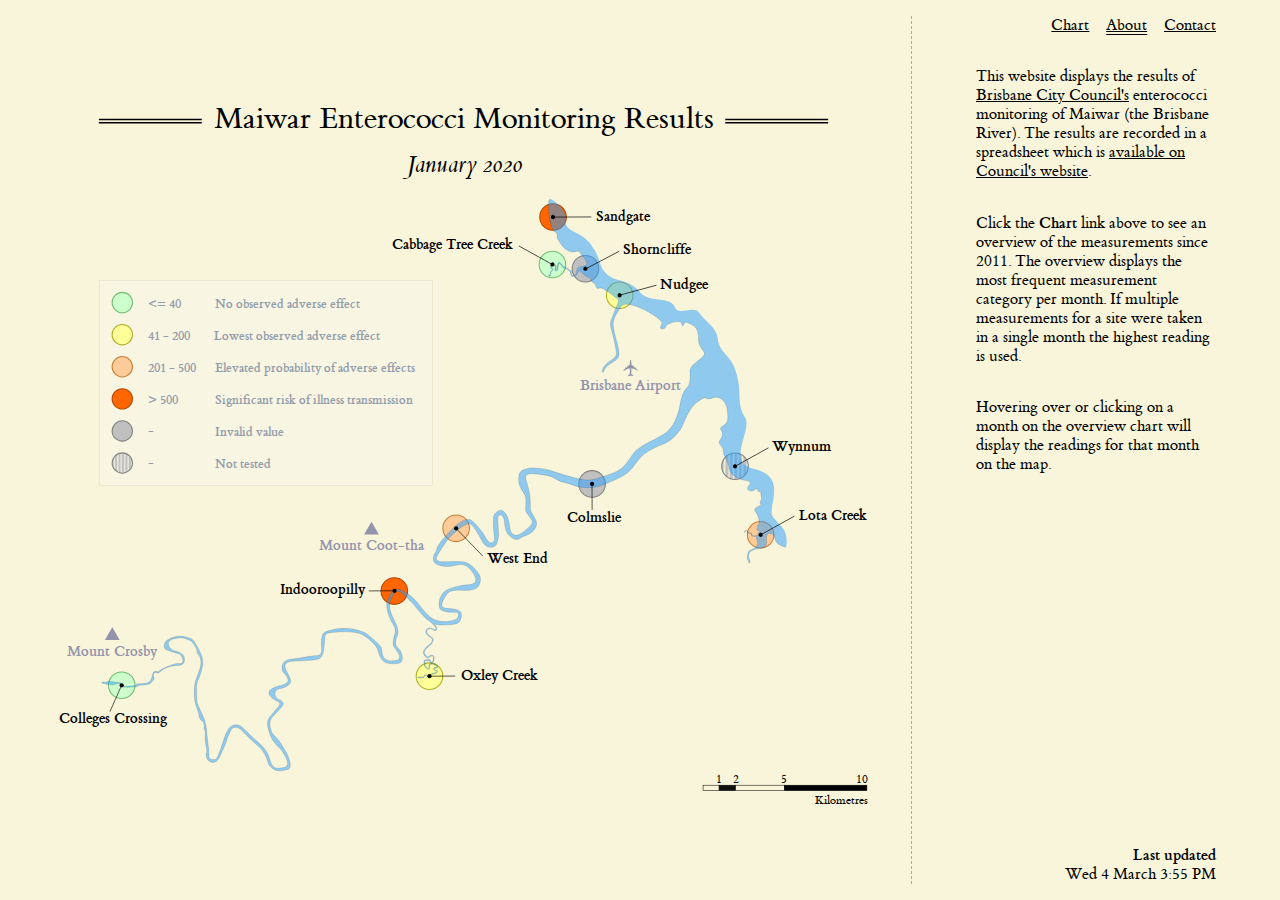
==== commit 22a914a0: "Add title to the website" ====
--- a/site/index.html
+++ b/site/index.html
@@ -1,9 +1,10 @@
 <!DOCTYPE html>
 <html lang=en>
   <head>
+    <title>Maiwar Water Quality Map</title>
     <meta charset="UTF-8">
     <meta name="viewport" content="width=device-width">
-    <link href="/css/style.css" rel="stylesheet">
+    <link href="css/style.css" rel="stylesheet">
   </head>
 
   <body>
@@ -181,6 +182,6 @@
       </div>
     </div>
 
-    <script src="/js/main.js"></script>
+    <script src="js/main.js"></script>
   </body>
 </html>
--- a/site/css/style.css
+++ b/site/css/style.css
@@ -0,0 +1,118 @@
+@font-face {
+  font-family: 'ETBembo';
+  src: url([data-uri]) format('woff');
+  font-weight: bold;
+  font-style: normal;
+}
+
+@font-face {
+  font-family: 'ETBembo';
+  src: url([data-uri]) format('woff');
+  font-weight: normal;
+  font-style: normal;
+}
+
+@font-face {
+  font-family: 'ETBembo';
+  src: url([data-uri]) format('woff');
+  font-weight: normal;
+  font-style: italic;
+}
+
+html, body {
+  height: 100%;
+  margin: 0;
+  background-color: #f8f5da;
+  font-family: 'ETBembo';
+}
+
+a {
+  color: #000;
+  text-decoration: underline;
+  outline: none;
+}
+
+p {
+  margin: 0;
+  margin-bottom: 2rem;
+}
+
+svg {
+  margin: 1rem 1rem;
+  flex-grow: 0;
+  flex-shrink: 1;
+  flex-basis: auto;
+  border-right: 1px dashed #aaa;
+}
+
+#content {
+  height: 100%;
+  display: flex;
+  flex-direction: row;
+}
+
+#sidebar {
+  min-width: 15rem;
+  max-width: 15rem;
+  display: flex;
+  flex-direction: column;
+  margin: 1rem 4rem;
+  margin-left: 3rem;
+}
+
+#sidebar-header {
+  float: right;
+  text-align: right;
+}
+
+#chart {
+  flex-direction: column;
+  justify-content: center;
+}
+
+#sidebar-footer {
+  text-align: right;
+}
+
+.chart-year {
+  margin-bottom: 1.2rem;
+  font-weight: bold;
+}
+
+.bar-graph {
+  display: flex;
+  flex-direction: row;
+}
+
+.bar {
+  width: 0.9rem;
+  height: 1.3rem;
+  margin: 0 0.1rem;
+  border: 1px solid transparent;
+  cursor: pointer;
+}
+
+.menu-item {
+  margin-left: 0.8rem;
+}
+
+.menu-item-selected {
+  text-decoration-style: double;
+}
+
+.hidden {
+  display: none;
+}
+
+.visible {
+  display: block;
+}
+
+.sidebar-content {
+  margin-top: 2rem;
+  flex-grow: 2;
+}
+
+.bold {
+  font-weight: bold;
+}
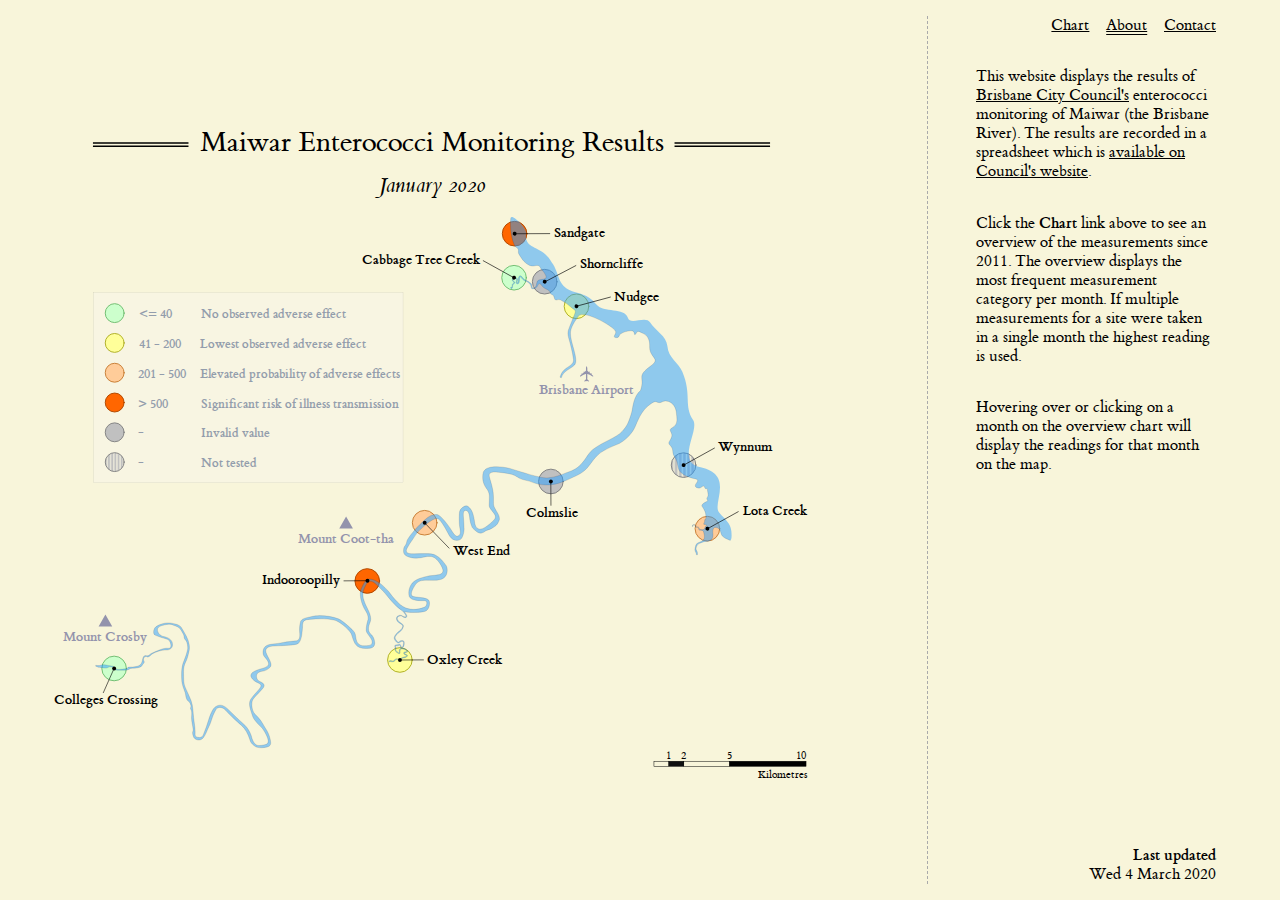
==== commit cb83505c: "CSS improvement and drop time from last updated" ====
--- a/site/index.html
+++ b/site/index.html
@@ -170,14 +170,14 @@
           </p>
 
           <p>
-            <pre>info [at] maiwarwq [dot] net</pre>
+            <pre>contact [at] eightytwo [dot] net</pre>
           </p>
         </div>
 
         <div id="sidebar-footer">
           <span class="bold">Last updated</span>
           <br />
-          Wed 4 March 3:55 PM
+          Wed 4 March 2020
         </div>
       </div>
     </div>
--- a/site/css/style.css
+++ b/site/css/style.css
@@ -42,7 +42,6 @@
   flex-grow: 0;
   flex-shrink: 1;
   flex-basis: auto;
-  border-right: 1px dashed #aaa;
 }
 
 #content {
@@ -57,7 +56,8 @@
   display: flex;
   flex-direction: column;
   margin: 1rem 4rem;
-  margin-left: 3rem;
+  padding-left: 3rem;
+  border-left: 1px dashed #aaa;
 }
 
 #sidebar-header {
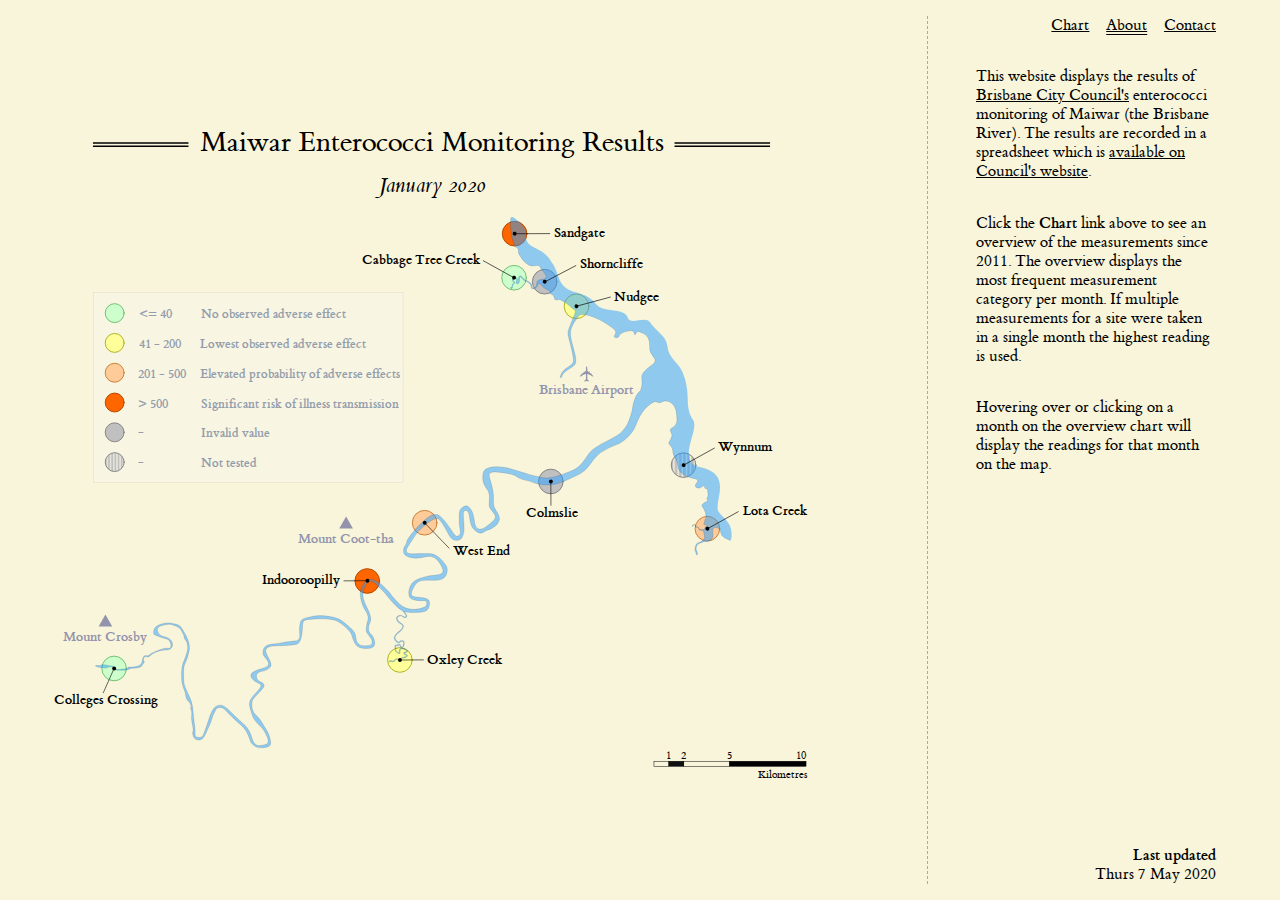
==== commit 77a3c2b7: "Update last updated date" ====
--- a/site/index.html
+++ b/site/index.html
@@ -177,7 +177,7 @@
         <div id="sidebar-footer">
           <span class="bold">Last updated</span>
           <br />
-          Wed 4 March 2020
+          Thurs 7 May 2020
         </div>
       </div>
     </div>
--- a/site/css/style.css
+++ b/site/css/style.css
@@ -38,6 +38,7 @@
 }
 
 svg {
+  width: 100%;
   margin: 1rem 1rem;
   flex-grow: 0;
   flex-shrink: 1;
@@ -85,8 +86,8 @@
 }
 
 .bar {
-  width: 0.9rem;
-  height: 1.3rem;
+  width: 0.8rem;
+  height: 0.8rem;
   margin: 0 0.1rem;
   border: 1px solid transparent;
   cursor: pointer;
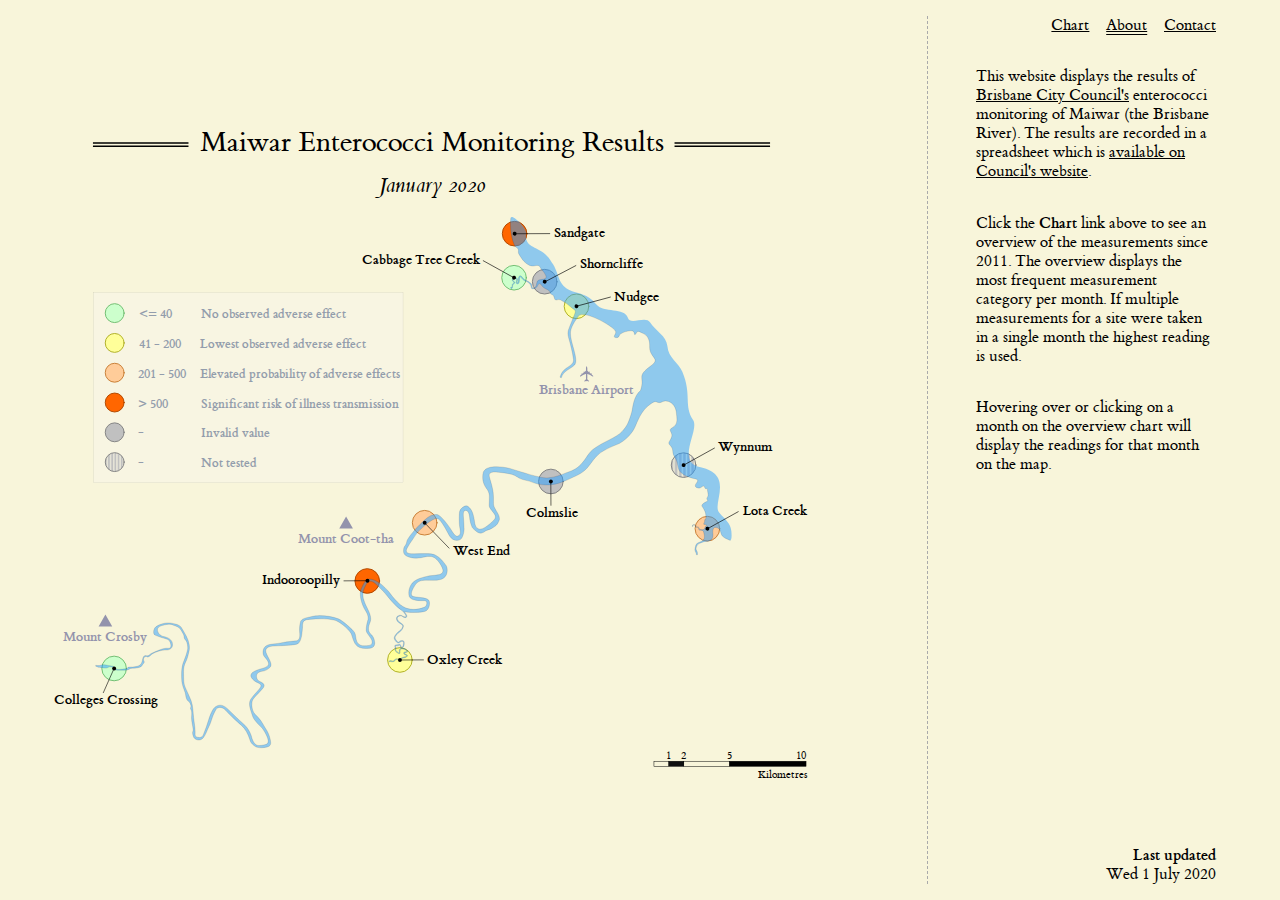
==== commit 02f8c6e1: "Collect new measurements and organise collector" ====
--- a/site/index.html
+++ b/site/index.html
@@ -177,7 +177,7 @@
         <div id="sidebar-footer">
           <span class="bold">Last updated</span>
           <br />
-          Thurs 7 May 2020
+          Wed 1 July 2020
         </div>
       </div>
     </div>
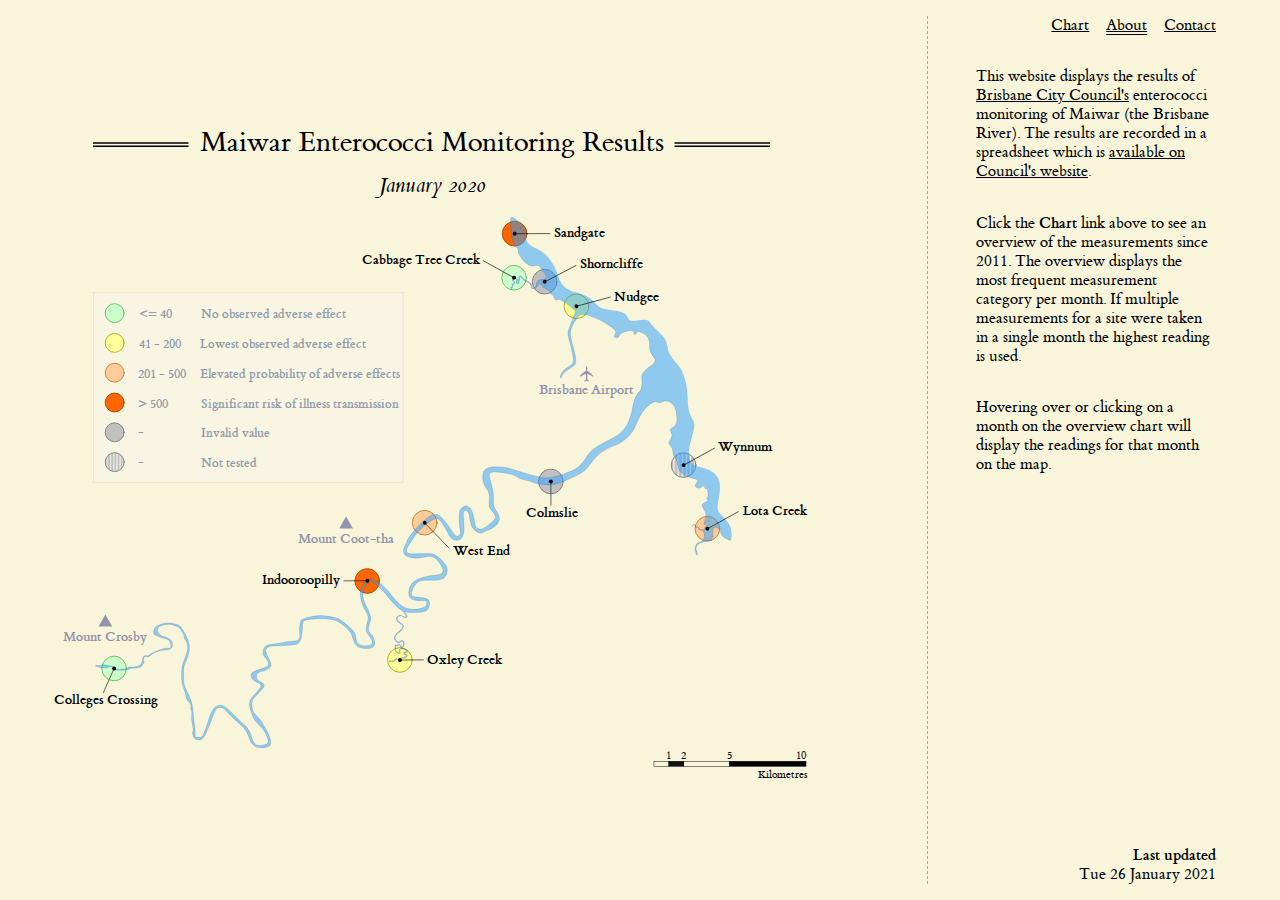
==== commit 670f93ce: "Add latest measurements" ====
--- a/site/index.html
+++ b/site/index.html
@@ -177,7 +177,7 @@
         <div id="sidebar-footer">
           <span class="bold">Last updated</span>
           <br />
-          Wed 1 July 2020
+          Tue 26 January 2021
         </div>
       </div>
     </div>
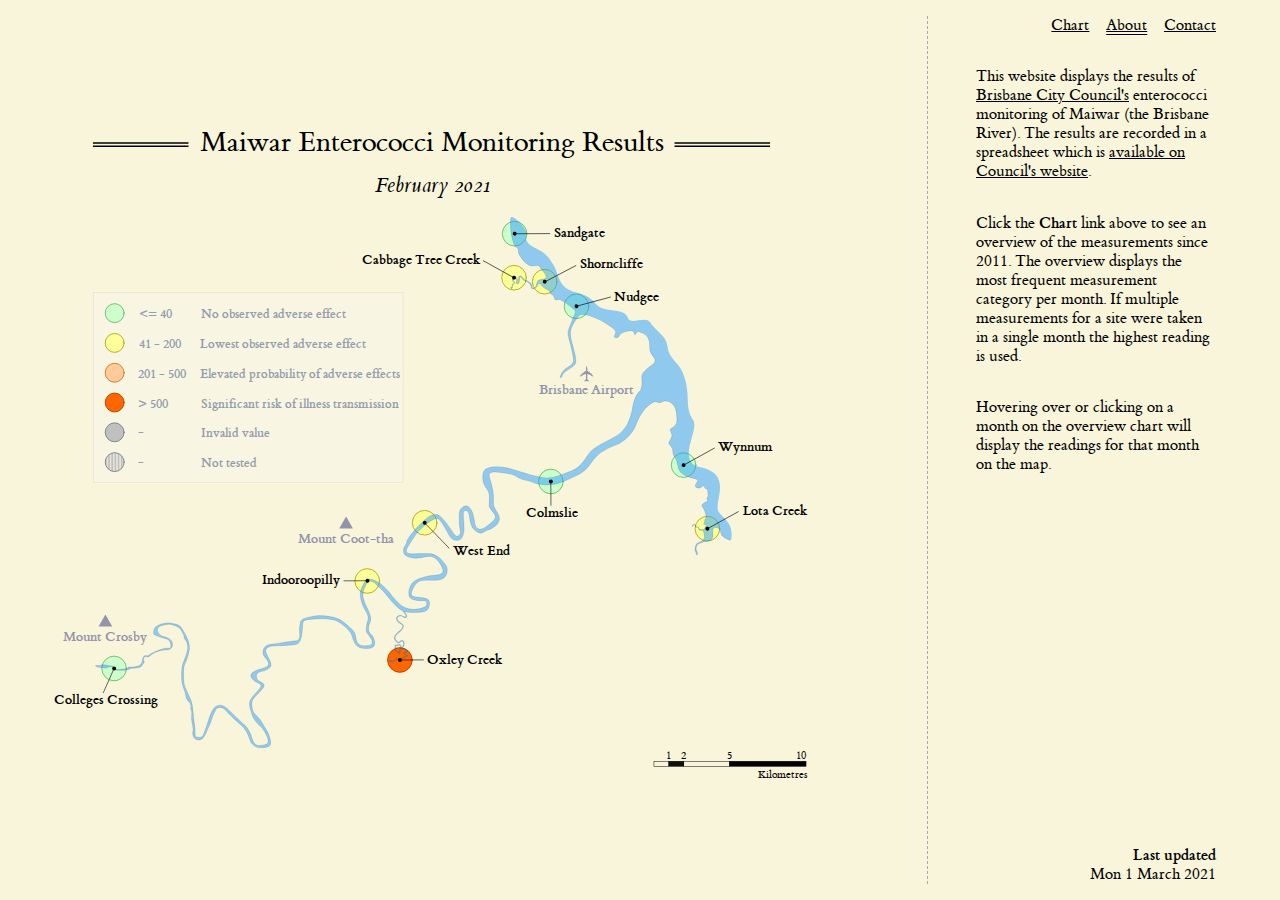
==== commit e0aad21d: "Add dummy handlers to locations to show a chart" ====
--- a/site/index.html
+++ b/site/index.html
@@ -177,9 +177,13 @@
         <div id="sidebar-footer">
           <span class="bold">Last updated</span>
           <br />
-          Tue 26 January 2021
+          Mon 1 March 2021
         </div>
       </div>
+    </div>
+
+    <div id="location-chart" class="hidden">
+      A chart for a specific location.
     </div>
 
     <script src="js/main.js"></script>
--- a/site/css/style.css
+++ b/site/css/style.css
@@ -75,6 +75,13 @@
   text-align: right;
 }
 
+#location-chart {
+  position: absolute;
+  width: 250px;
+  height: 100px;
+  border: 1px solid #000;
+}
+
 .chart-year {
   margin-bottom: 1.2rem;
   font-weight: bold;
